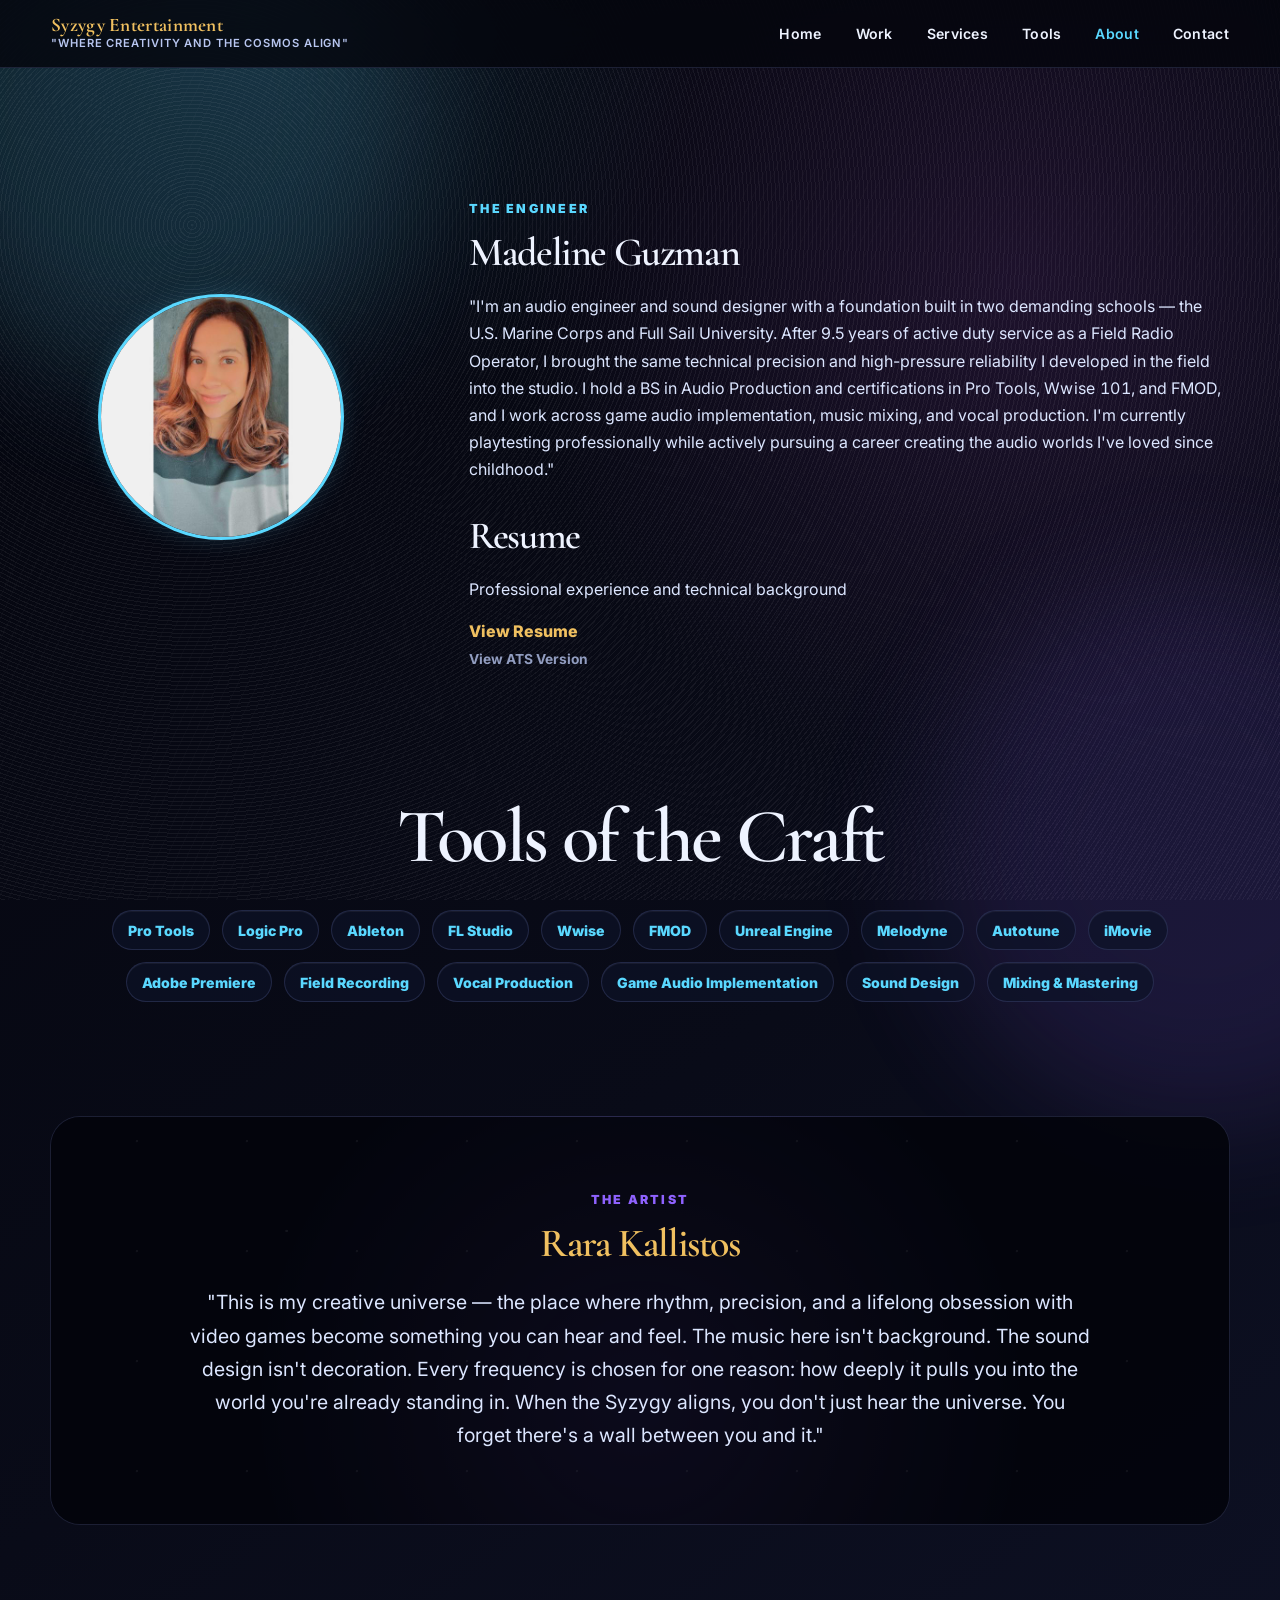
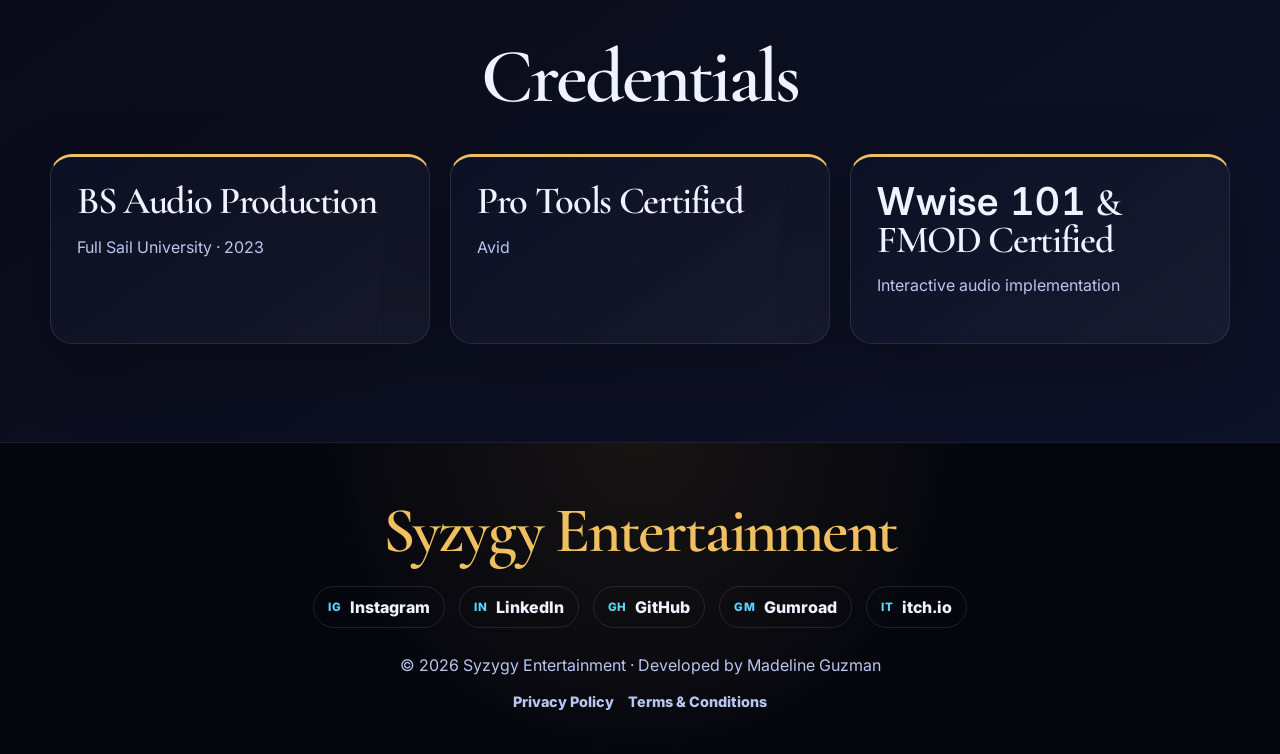
==== about.html @ e90d15e2 "Fix resume links and publish resume assets" ====
<!DOCTYPE html>
<html lang="en">
<head>
  <meta charset="UTF-8">
  <meta name="viewport" content="width=device-width, initial-scale=1.0">
  <title>About &middot; Syzygy Entertainment</title>
  <meta name="description" content="Meet Madeline Guzman, audio engineer and sound designer behind Syzygy Entertainment and the Rara Kallistos creative universe.">
  <link rel="preconnect" href="https://fonts.googleapis.com">
  <link rel="preconnect" href="https://fonts.gstatic.com" crossorigin>
  <link href="https://fonts.googleapis.com/css2?family=Cormorant+Garamond:wght@500;600;700&family=Inter:wght@400;500;600;700&display=swap" rel="stylesheet">
  <link rel="stylesheet" href="css/style.css">
</head>
<body>
  <nav class="site-nav" id="siteNav">
    <a href="index.html" class="nav-brand">
      <span class="nav-brand-main">Syzygy Entertainment</span>
      <span class="nav-brand-sub">"Where Creativity and the Cosmos Align"</span>
    </a>
    <div class="nav-links" id="navLinks">
      <a href="index.html">Home</a>
      <a href="work.html">Work</a>
      <a href="services.html">Services</a>
      <a href="tools.html">Tools</a>
      <a href="about.html">About</a>
      <a href="contact.html">Contact</a>
    </div>
    <button class="nav-burger" id="navBurger" aria-label="Open menu">
      <span></span><span></span><span></span>
    </button>
  </nav>

  <div class="noise" aria-hidden="true"></div>

  <main>
    <section class="about-engineer page-shell">
      <figure class="about-photo-wrap reveal">
        <img src="assets/img/madeline.jpg" alt="Madeline Guzman" class="about-photo">
      </figure>
      <div class="about-engineer-copy reveal">
        <p class="about-eyebrow">The Engineer</p>
        <h1>Madeline Guzman</h1>
        <p>"I'm an audio engineer and sound designer with a foundation built in two demanding schools — the U.S. Marine Corps and Full Sail University. After 9.5 years of active duty service as a Field Radio Operator, I brought the same technical precision and high-pressure reliability I developed in the field into the studio. I hold a BS in Audio Production and certifications in Pro Tools, <span class="mono-num">Wwise 101</span>, and FMOD, and I work across game audio implementation, music mixing, and vocal production. I'm currently playtesting professionally while actively pursuing a career creating the audio worlds I've loved since childhood."</p>
        <section class="resume-section" aria-labelledby="resumeTitle">
          <h2 id="resumeTitle">Resume</h2>
          <p class="resume-context">Professional experience and technical background</p>
          <div class="resume-link-group">
            <a class="resume-link-primary" href="/assets/resume/Madeline_Guzman_Creative_Resume.pdf" target="_blank" rel="noopener noreferrer">View Resume</a>
          </div>
          <div class="resume-link-group resume-link-group-secondary">
            <a class="resume-link-secondary" href="/assets/resume/Madeline_Guzman_ATS_Resume.pdf" target="_blank" rel="noopener noreferrer">View ATS Version</a>
          </div>
        </section>
      </div>
    </section>

    <section class="skills-section page-shell" aria-labelledby="skillsTitle">
      <h2 id="skillsTitle" class="section-title reveal">Tools of the Craft</h2>
      <div class="skills-grid reveal">
        <span>Pro Tools</span>
        <span>Logic Pro</span>
        <span>Ableton</span>
        <span>FL Studio</span>
        <span>Wwise</span>
        <span>FMOD</span>
        <span>Unreal Engine</span>
        <span>Melodyne</span>
        <span>Autotune</span>
        <span>iMovie</span>
        <span>Adobe Premiere</span>
        <span>Field Recording</span>
        <span>Vocal Production</span>
        <span>Game Audio Implementation</span>
        <span>Sound Design</span>
        <span>Mixing &amp; Mastering</span>
      </div>
    </section>

    <section class="artist-panel page-shell">
      <div class="artist-panel-inner reveal">
        <p class="artist-eyebrow">The Artist</p>
        <h2 class="reveal">Rara Kallistos</h2>
        <p>"This is my creative universe — the place where rhythm, precision, and a lifelong obsession with video games become something you can hear and feel. The music here isn't background. The sound design isn't decoration. Every frequency is chosen for one reason: how deeply it pulls you into the world you're already standing in. When the Syzygy aligns, you don't just hear the universe. You forget there's a wall between you and it."</p>
      </div>
    </section>

    <section class="credentials page-shell" aria-labelledby="credentialsTitle">
      <h2 id="credentialsTitle" class="section-title reveal">Credentials</h2>
      <div class="credentials-grid">
        <article class="credential-card reveal">
          <h3 class="reveal">BS Audio Production</h3>
          <p>Full Sail University · 2023</p>
        </article>
        <article class="credential-card reveal">
          <h3 class="reveal">Pro Tools Certified</h3>
          <p>Avid</p>
        </article>
        <article class="credential-card reveal">
          <h3 class="reveal"><span class="mono-num">Wwise 101</span> &amp; FMOD Certified</h3>
          <p>Interactive audio implementation</p>
        </article>
      </div>
    </section>
  </main>

  <footer class="site-footer">
    <div class="page-shell">
      <h2 class="reveal">Syzygy Entertainment</h2>
      <div class="social-links" aria-label="Social links">
        <a href="https://na01.safelinks.protection.outlook.com/?url=https%3A%2F%2Fwww.instagram.com%2Frara_kallistos%3Figsh%3DMzVsc3Z3amJibXV1%26utm_source%3Dqr&data=05%7C02%7C%7Cfc2009a834fb496855d708dea1b79e57%7C84df9e7fe9f640afb435aaaaaaaaaaaa%7C1%7C0%7C639126007173911799%7CUnknown%7CTWFpbGZsb3d8eyJFbXB0eU1hcGkiOnRydWUsIlYiOiIwLjAuMDAwMCIsIlAiOiJXaW4zMiIsIkFOIjoiTWFpbCIsIldUIjoyfQ%3D%3D%7C0%7C%7C%7C&sdata=c2PDM%2FJfsnU2lpOen47d7rAMm%2FGScFLcSHlfPLTjZ%2B4%3D&reserved=0" target="_blank" rel="noopener noreferrer"><span>IG</span> Instagram</a>
        <a href="https://www.linkedin.com/in/rarakallistos/?skipRedirect=true" target="_blank" rel="noopener noreferrer"><span>IN</span> LinkedIn</a>
        <a href="https://github.com/MadelineGuzman" target="_blank" rel="noopener noreferrer"><span>GH</span> GitHub</a>
        <a href="https://rarakallistos.gumroad.com/" target="_blank" rel="noopener noreferrer"><span>GM</span> Gumroad</a>
        <a href="https://rarakallistos.itch.io/" target="_blank" rel="noopener noreferrer"><span>IT</span> itch.io</a>
      </div>
      <p>© 2026 Syzygy Entertainment · Developed by Madeline Guzman</p>
      <div class="legal-links">
        <a href="#">Privacy Policy</a>
        <a href="#">Terms &amp; Conditions</a>
      </div>
    </div>
  </footer>

  <script src="js/main.js"></script>
</body>
</html>
---- css/style.css ----
:root {
  --bg: #04050d;
  --bg-1: #090b18;
  --bg-2: #10142b;
  --panel: rgba(13,18,39,0.72);
  --line: rgba(150,165,255,0.16);
  --text: #eef3ff;
  --muted: #b8c6f0;
  --cyan: #5ad8ff;
  --blue: #6c7cff;
  --violet: #8f62ff;
  --pink: #e35dff;
  --gold: #f0c060;
  --radius-xl: 30px;
  --radius-lg: 22px;
  --radius-md: 14px;
  --ease: cubic-bezier(.22,.84,.24,1);
  --font-head: "Cormorant Garamond", Georgia, serif;
  --font-body: "Inter", "Segoe UI", sans-serif;
}

*,
*::before,
*::after {
  box-sizing: border-box;
}

html {
  scroll-behavior: smooth;
}

body {
  min-height: 100vh;
  margin: 0;
  padding-top: 68px;
  overflow-x: hidden;
  color: var(--text);
  font-family: var(--font-body);
  background:
    radial-gradient(circle at 20% 0%, rgba(90, 216, 255, 0.12), transparent 28rem),
    radial-gradient(circle at 80% 12%, rgba(227, 93, 255, 0.10), transparent 32rem),
    linear-gradient(145deg, var(--bg), var(--bg-1) 48%, var(--bg-2));
}

body.home-page {
  padding-top: 0;
}

body::before,
body::after {
  position: fixed;
  width: 34rem;
  height: 34rem;
  border-radius: 999px;
  pointer-events: none;
  content: "";
  filter: blur(64px);
  opacity: 0.3;
  z-index: 0;
  animation: drift 18s var(--ease) infinite alternate;
}

body::before {
  top: -10rem;
  left: -8rem;
  background: rgba(90, 216, 255, 0.42);
}

body::after {
  right: -12rem;
  bottom: -14rem;
  background: rgba(143, 98, 255, 0.44);
  animation-delay: -6s;
}

h1,
h2,
h3,
h4,
h5,
h6 {
  margin: 0;
  font-family: var(--font-head);
  font-weight: 600;
  letter-spacing: -0.035em;
  line-height: 0.95;
  overflow-wrap: anywhere;
}

p {
  margin: 0;
  color: var(--muted);
  line-height: 1.7;
  overflow-wrap: anywhere;
}

a {
  color: inherit;
  text-decoration: none;
}

img {
  display: block;
  max-width: 100%;
}

button,
input,
textarea {
  font: inherit;
}

.noise {
  position: fixed;
  inset: 0;
  pointer-events: none;
  z-index: 0;
  opacity: 0.06;
  background-image:
    repeating-radial-gradient(circle at 15% 25%, rgba(255, 255, 255, 0.92) 0 1px, transparent 1px 4px),
    repeating-linear-gradient(115deg, rgba(255, 255, 255, 0.3) 0 1px, transparent 1px 9px);
  mix-blend-mode: screen;
}

.site-nav,
main,
.site-footer {
  position: relative;
  z-index: 1;
}

.site-nav {
  position: fixed;
  top: 0;
  left: 0;
  display: flex;
  align-items: center;
  justify-content: space-between;
  width: 100%;
  height: 68px;
  padding: 0 clamp(16px, 4vw, 54px);
  border-bottom: 1px solid var(--line);
  background: rgba(4, 5, 13, 0.82);
  backdrop-filter: blur(20px);
  z-index: 100;
  transition: background 220ms var(--ease), box-shadow 220ms var(--ease);
}

.site-nav.scrolled {
  background: rgba(4, 5, 13, 0.96);
  box-shadow: 0 14px 40px rgba(0, 0, 0, 0.28);
}

.nav-brand {
  display: grid;
  gap: 2px;
  min-width: max-content;
}

.nav-brand-main {
  color: var(--gold);
  font-family: var(--font-head);
  font-size: 1.2rem;
  font-weight: 700;
  letter-spacing: 0.015em;
  line-height: 1;
}

.nav-brand-sub {
  color: var(--muted);
  font-size: 0.7rem;
  font-weight: 600;
  letter-spacing: 0.08em;
  line-height: 1.2;
  text-transform: uppercase;
}

.nav-links {
  display: flex;
  gap: clamp(14px, 2.8vw, 34px);
  align-items: center;
  justify-content: space-evenly;
}

.nav-links a {
  color: var(--text);
  font-family: var(--font-body);
  font-size: 0.88rem;
  font-weight: 600;
  letter-spacing: 0.02em;
  transition: color 220ms var(--ease);
}

.nav-links a:hover,
.nav-links a.active {
  color: var(--cyan);
}

.nav-burger {
  display: none;
  width: 48px;
  height: 48px;
  padding: 0;
  border: 1px solid var(--line);
  border-radius: var(--radius-md);
  color: var(--text);
  background: rgba(255, 255, 255, 0.05);
  cursor: pointer;
}

.nav-burger span {
  display: block;
  width: 20px;
  height: 2px;
  margin: 4px auto;
  border-radius: 999px;
  background: currentColor;
  transition: transform 220ms var(--ease), opacity 220ms var(--ease);
}

.nav-burger.is-open span:nth-child(1) {
  transform: translateY(6px) rotate(45deg);
}

.nav-burger.is-open span:nth-child(2) {
  opacity: 0;
}

.nav-burger.is-open span:nth-child(3) {
  transform: translateY(-6px) rotate(-45deg);
}

.page-shell {
  width: min(1180px, calc(100% - 32px));
  margin: 0 auto;
}

#portalGate {
  position: fixed;
  top: 0;
  left: 0;
  width: 100vw;
  height: 100vh;
  z-index: 9999;
  overflow: hidden;
  background: #04050d;
  display: flex;
  align-items: center;
  justify-content: center;
}

#spaceCanvas {
  position: absolute;
  top: 0;
  left: 0;
  width: 100%;
  height: 100%;
  display: block;
  z-index: 0;
}

.gate-content {
  position: relative;
  z-index: 2;
  text-align: center;
  display: flex;
  flex-direction: column;
  align-items: center;
  gap: 10px;
}

.gate-brand {
  font-size: 0.75rem;
  letter-spacing: 0.22em;
  text-transform: uppercase;
  color: var(--muted);
  margin: 0;
}

.gate-headline {
  font-family: var(--font-head);
  font-size: clamp(2.8rem, 6vw, 5.5rem);
  color: var(--gold);
  margin: 0;
  text-shadow: 0 0 60px rgba(240,192,96,0.35);
  line-height: 1.1;
}

.gate-sub {
  font-size: 0.95rem;
  color: var(--muted);
  font-style: italic;
  margin: 0 0 24px;
  letter-spacing: 0.06em;
}

.gate-enter-btn {
  position: relative;
  background: transparent;
  border: 1px solid rgba(90,216,255,0.45);
  border-radius: 99px;
  padding: 14px 52px;
  font-size: 0.82rem;
  letter-spacing: 0.2em;
  text-transform: uppercase;
  color: var(--cyan);
  cursor: pointer;
  transition: background 0.3s ease, border-color 0.3s ease, box-shadow 0.3s ease;
  min-height: 52px;
}

.gate-enter-btn:hover {
  background: rgba(90,216,255,0.06);
  border-color: var(--cyan);
  box-shadow: 0 0 32px rgba(90,216,255,0.25);
}

.gate-btn-ring {
  position: absolute;
  top: 50%;
  left: 50%;
  transform: translate(-50%, -50%);
  width: 100%;
  height: 100%;
  border-radius: 99px;
  border: 1px solid rgba(90,216,255,0.4);
  animation: gateBtnRing 2.4s ease-out infinite;
  pointer-events: none;
}

.gate-btn-ring--delay {
  animation-delay: 1.2s;
}

.gate-skip {
  position: absolute;
  bottom: 28px;
  right: 28px;
  background: transparent;
  border: 1px solid var(--line);
  border-radius: 99px;
  padding: 7px 18px;
  font-size: 0.78rem;
  color: var(--muted);
  cursor: pointer;
  letter-spacing: 0.1em;
  transition: opacity 0.2s;
  z-index: 3;
}

.gate-skip:hover {
  opacity: 0.6;
}

.home-hero {
  position: relative;
  display: grid;
  min-height: 100vh;
  place-items: center;
  overflow: hidden;
  padding: 80px 16px;
  text-align: center;
  background:
    radial-gradient(circle at 50% 35%, rgba(143, 98, 255, 0.16), transparent 28rem),
    radial-gradient(circle at 50% 68%, rgba(90, 216, 255, 0.08), transparent 24rem);
}

.home-hero::before {
  position: absolute;
  inset: 0;
  background: rgba(4, 5, 13, 0.65);
  content: "";
}

.home-hero-content {
  position: relative;
  z-index: 2;
}

.home-hero h1 {
  color: var(--gold);
  font-family: var(--font-head);
  font-size: clamp(3rem, 7vw, 7rem);
  text-shadow: 0 0 42px rgba(240, 192, 96, 0.18);
}

.home-hero p {
  margin-top: 14px;
  color: var(--muted);
  font-size: 1.1rem;
  letter-spacing: 0.08em;
}

.home-hero-actions {
  display: flex;
  flex-wrap: wrap;
  gap: 16px;
  justify-content: center;
  margin-top: 34px;
}

.cosmic-cta {
  display: inline-flex;
  min-width: 178px;
  min-height: 52px;
  align-items: center;
  justify-content: center;
  border: 1px solid currentColor;
  border-radius: 999px;
  background: rgba(4, 5, 13, 0.32);
  font-weight: 800;
  letter-spacing: 0.02em;
  transition: transform 220ms var(--ease), box-shadow 220ms var(--ease), background 220ms var(--ease);
}

.cosmic-cta:hover {
  transform: translateY(-4px);
  background: rgba(255, 255, 255, 0.04);
}

.cta-cyan {
  color: var(--cyan);
}

.cta-cyan:hover {
  box-shadow: 0 0 26px rgba(90, 216, 255, 0.45), inset 0 0 18px rgba(90, 216, 255, 0.12);
}

.cta-violet {
  color: var(--violet);
}

.cta-violet:hover {
  box-shadow: 0 0 26px rgba(143, 98, 255, 0.48), inset 0 0 18px rgba(143, 98, 255, 0.12);
}

.star-field,
.star-layer {
  position: absolute;
  inset: 0;
  pointer-events: none;
}

.star-layer {
  background-repeat: repeat;
  animation-name: twinkle;
  animation-iteration-count: infinite;
  animation-timing-function: ease-in-out;
}

.star-layer-one {
  opacity: 0.28;
  background-image: radial-gradient(circle, rgba(255, 255, 255, 0.92) 1px, transparent 1.5px);
  background-size: 78px 78px;
  animation-duration: 4.8s;
}

.star-layer-two {
  opacity: 0.18;
  background-image: radial-gradient(circle, rgba(255, 255, 255, 0.82) 1px, transparent 1.6px);
  background-position: 24px 18px;
  background-size: 124px 124px;
  animation-duration: 7.5s;
}

.star-layer-three {
  opacity: 0.12;
  background-image: radial-gradient(circle, rgba(255, 255, 255, 0.76) 1px, transparent 1.4px);
  background-position: 52px 40px;
  background-size: 188px 188px;
  animation-duration: 11s;
}

.pathways {
  padding: 42px 0 18px;
}

.pathways-header {
  text-align: center;
}

.pathways-support,
.services-support {
  max-width: 700px;
  margin: 14px auto 0;
}

.pathways-kicker,
.services-kicker,
.tools-kicker {
  color: var(--cyan);
  font-size: 0.78rem;
  font-weight: 900;
  letter-spacing: 0.18em;
  text-transform: uppercase;
}

.pathways-header h2,
.services-intro h2,
.experience-section h2 {
  margin-top: 14px;
}

.pathways-grid {
  display: grid;
  grid-template-columns: repeat(2, minmax(0, 1fr));
  gap: 22px;
  margin-top: 32px;
}

.pathway-card {
  display: flex;
  flex-direction: column;
  min-height: 240px;
  padding: clamp(28px, 4vw, 40px);
  border: 1px solid var(--line);
  border-radius: var(--radius-xl);
  background:
    linear-gradient(145deg, rgba(13, 18, 39, 0.78), rgba(255, 255, 255, 0.045)),
    radial-gradient(circle at 16% 0%, rgba(90, 216, 255, 0.12), transparent 18rem);
  box-shadow: 0 24px 70px rgba(0, 0, 0, 0.28), inset 0 1px 0 rgba(255, 255, 255, 0.08);
  backdrop-filter: blur(20px);
}

.pathway-card h3 {
  font-size: clamp(2.1rem, 4vw, 3.4rem);
}

.pathway-card p {
  max-width: 460px;
  margin-top: 18px;
}

.pathway-card .identity-button {
  align-self: flex-start;
  margin-top: auto;
}

.identity-section {
  display: grid;
  grid-template-columns: repeat(2, minmax(0, 1fr));
  gap: 22px;
  padding: 96px 0 74px;
}

.identity-card,
.work-card,
.quote-card {
  border: 1px solid var(--line);
  background:
    linear-gradient(145deg, rgba(13, 18, 39, 0.78), rgba(255, 255, 255, 0.045)),
    radial-gradient(circle at 18% 0%, rgba(90, 216, 255, 0.12), transparent 18rem);
  box-shadow: 0 24px 70px rgba(0, 0, 0, 0.28), inset 0 1px 0 rgba(255, 255, 255, 0.08);
  backdrop-filter: blur(20px);
}

.identity-card {
  min-height: 340px;
  padding: clamp(28px, 4vw, 44px);
  border-radius: var(--radius-xl);
}

.identity-kicker {
  color: var(--gold);
  font-size: 0.82rem;
  font-weight: 800;
  letter-spacing: 0.18em;
  text-transform: uppercase;
}

.identity-card h2 {
  max-width: 580px;
  margin-top: 18px;
  font-size: clamp(2.5rem, 5vw, 4.4rem);
}

.identity-card > p:not(.identity-kicker) {
  max-width: 520px;
  margin-top: 22px;
}

.identity-button,
.work-card-button {
  display: inline-flex;
  align-items: center;
  justify-content: center;
  min-height: 46px;
  margin-top: 30px;
  padding: 0 18px;
  border: 1px solid rgba(90, 216, 255, 0.42);
  border-radius: 999px;
  color: var(--cyan);
  font-weight: 800;
  transition: transform 220ms var(--ease), box-shadow 220ms var(--ease), border-color 220ms var(--ease);
}

.identity-button:hover,
.work-card-button:hover {
  border-color: var(--cyan);
  box-shadow: 0 0 24px rgba(90, 216, 255, 0.28);
  transform: translateY(-3px);
}

.featured-work {
  padding: 72px 0 96px;
}

.section-title {
  color: var(--text);
  font-family: var(--font-head);
  font-size: clamp(3rem, 6vw, 5.8rem);
  text-align: center;
}

.featured-work-grid {
  display: grid;
  grid-template-columns: repeat(3, minmax(0, 1fr));
  gap: 20px;
  margin-top: 42px;
}

.work-card {
  min-height: 300px;
  padding: 26px;
  border-radius: var(--radius-lg);
  transition: transform 260ms var(--ease), border-color 260ms var(--ease), box-shadow 260ms var(--ease);
}

.work-card:hover {
  border-color: rgba(90, 216, 255, 0.36);
  box-shadow: 0 30px 80px rgba(0, 0, 0, 0.34), 0 0 36px rgba(90, 216, 255, 0.12);
  transform: translateY(-8px);
}

.work-badge {
  display: inline-flex;
  margin-bottom: 30px;
  padding: 8px 12px;
  border: 1px solid rgba(240, 192, 96, 0.26);
  border-radius: 999px;
  color: var(--gold);
  font-size: 0.72rem;
  font-weight: 900;
  letter-spacing: 0.14em;
  text-transform: uppercase;
}

.work-card h3 {
  font-size: clamp(2.2rem, 3vw, 3.4rem);
}

.work-card p {
  margin-top: 16px;
}

.work-placeholder {
  color: var(--text);
}

.work-software {
  color: var(--cyan);
  font-weight: 700;
}

.marquee-strip {
  width: 100%;
  overflow: hidden;
  border-block: 1px solid rgba(240, 192, 96, 0.22);
  background: rgba(4, 5, 13, 0.92);
}

.marquee-track {
  display: flex;
  width: max-content;
  animation: marquee 28s linear infinite;
}

.marquee-track span {
  padding: 18px 24px;
  color: var(--gold);
  font-size: 0.96rem;
  font-weight: 900;
  letter-spacing: 0.16em;
  text-transform: uppercase;
  white-space: nowrap;
}

.testimonials {
  padding: 96px 0;
}

.quote-card {
  width: min(760px, 100%);
  margin: 40px auto 0;
  padding: clamp(30px, 5vw, 54px);
  border-radius: var(--radius-xl);
  text-align: center;
}

.quote-card p {
  color: #dce6ff;
  font-family: var(--font-head);
  font-size: clamp(2rem, 4vw, 3.5rem);
  line-height: 1.08;
}

.site-footer {
  position: relative;
  z-index: 1;
  padding: 58px 0 44px;
  border-top: 1px solid var(--line);
  background:
    radial-gradient(circle at 50% 0%, rgba(240, 192, 96, 0.08), transparent 22rem),
    var(--bg);
  text-align: center;
}

.site-footer h2 {
  color: var(--gold);
  font-size: clamp(2.2rem, 5vw, 4rem);
}

.social-links,
.legal-links {
  display: flex;
  flex-wrap: wrap;
  gap: 14px;
  justify-content: center;
}

.social-links {
  margin-top: 24px;
}

.social-links a {
  display: inline-flex;
  gap: 8px;
  align-items: center;
  min-height: 42px;
  padding: 0 14px;
  border: 1px solid var(--line);
  border-radius: 999px;
  color: var(--text);
  font-weight: 800;
}

.social-links span {
  color: var(--cyan);
  font-size: 0.72rem;
  letter-spacing: 0.08em;
}

.site-footer p {
  margin-top: 24px;
}

.legal-links {
  margin-top: 14px;
}

.legal-links a {
  color: var(--muted);
  font-size: 0.9rem;
}

.legal-links a:hover,
.social-links a:hover {
  color: var(--cyan);
}

.mono-num {
  font-family: var(--font-body);
  font-variant-numeric: tabular-nums;
  letter-spacing: 0.02em;
}

.work-page-hero {
  margin: 48px 0 0;
  padding: clamp(54px, 9vw, 98px) 0;
  border-block: 1px solid var(--line);
  background:
    radial-gradient(circle at 12% 20%, rgba(90, 216, 255, 0.13), transparent 26rem),
    radial-gradient(circle at 86% 10%, rgba(143, 98, 255, 0.14), transparent 24rem),
    rgba(4, 5, 13, 0.76);
}

.work-page-hero h1 {
  color: var(--gold);
  font-family: var(--font-head);
  font-size: clamp(2.5rem, 5vw, 5rem);
}

.work-page-hero p {
  max-width: 720px;
  margin-top: 18px;
  color: var(--muted);
  font-size: clamp(1rem, 2vw, 1.2rem);
}

.work-filters {
  display: flex;
  gap: 12px;
  overflow-x: auto;
  padding: 34px 0 24px;
  scrollbar-width: thin;
}

.filter-tab {
  flex: 0 0 auto;
  min-height: 42px;
  padding: 0 18px;
  border: 1px solid var(--line);
  border-radius: 999px;
  color: var(--text);
  background: transparent;
  cursor: pointer;
  font-size: 0.88rem;
  font-weight: 800;
  transition: color 180ms var(--ease), background 180ms var(--ease), border-color 180ms var(--ease), transform 180ms var(--ease);
}

.filter-tab:hover {
  border-color: rgba(90, 216, 255, 0.52);
  color: var(--cyan);
  transform: translateY(-2px);
}

.filter-tab.active {
  border-color: var(--cyan);
  color: var(--bg);
  background: var(--cyan);
}

.project-grid {
  display: grid;
  grid-template-columns: repeat(3, minmax(0, 1fr));
  gap: 20px;
  padding: 24px 0 96px;
}

.project-card {
  position: relative;
  display: flex;
  min-height: 360px;
  flex-direction: column;
  align-items: flex-start;
  padding: 26px;
  border: 1px solid var(--line);
  border-radius: var(--radius-lg);
  background:
    linear-gradient(145deg, rgba(13, 18, 39, 0.78), rgba(255, 255, 255, 0.045)),
    radial-gradient(circle at 24% 0%, rgba(90, 216, 255, 0.1), transparent 18rem);
  box-shadow: 0 24px 70px rgba(0, 0, 0, 0.26), inset 0 1px 0 rgba(255, 255, 255, 0.08);
  backdrop-filter: blur(20px);
  transition: opacity 220ms var(--ease), transform 260ms var(--ease), border-color 260ms var(--ease), box-shadow 260ms var(--ease);
}

.project-card:hover {
  border-color: rgba(90, 216, 255, 0.38);
  box-shadow: 0 30px 84px rgba(0, 0, 0, 0.36), 0 0 34px rgba(143, 98, 255, 0.12);
  transform: translateY(-8px);
}

.project-card.is-hidden {
  display: none;
}

.project-card-featured {
  grid-column: 1 / -1;
  min-height: 420px;
  padding: clamp(30px, 5vw, 54px);
  background:
    radial-gradient(circle at 78% 10%, rgba(227, 93, 255, 0.18), transparent 24rem),
    radial-gradient(circle at 18% 15%, rgba(90, 216, 255, 0.14), transparent 20rem),
    linear-gradient(145deg, rgba(13, 18, 39, 0.88), rgba(255, 255, 255, 0.06));
}

.project-badge {
  position: absolute;
  top: 22px;
  left: 22px;
  display: inline-flex;
  padding: 8px 12px;
  border: 1px solid rgba(240, 192, 96, 0.28);
  border-radius: 999px;
  color: var(--gold);
  font-size: 0.72rem;
  font-weight: 900;
  letter-spacing: 0.14em;
  text-transform: uppercase;
}

.project-card h2 {
  margin-top: 58px;
  font-size: clamp(2.35rem, 4vw, 4rem);
}

.project-card-featured h2 {
  max-width: 760px;
  font-size: clamp(3rem, 6vw, 6rem);
}

.software-tags {
  display: flex;
  flex-wrap: wrap;
  gap: 8px;
  margin-top: 22px;
}

.software-tags span {
  display: inline-flex;
  min-height: 30px;
  align-items: center;
  padding: 0 10px;
  border: 1px solid rgba(150, 165, 255, 0.2);
  border-radius: 999px;
  color: var(--muted);
  background: rgba(255, 255, 255, 0.04);
  font-size: 0.76rem;
  font-weight: 800;
}

.project-card p {
  max-width: 780px;
  margin-top: 20px;
}

.video-embed {
  position: relative;
  width: 100%;
  padding-bottom: 56.25%;
  height: 0;
  overflow: hidden;
  border-radius: var(--radius-md);
  margin-bottom: 1rem;
}

.video-embed iframe {
  position: absolute;
  top: 0;
  left: 0;
  width: 100%;
  height: 100%;
  border: 0;
}

.project-credit {
  color: var(--muted);
  font-size: 0.82rem;
}

.project-link {
  display: inline-flex;
  align-items: center;
  justify-content: center;
  min-height: 44px;
  margin-top: auto;
  padding: 0 18px;
  border: 1px solid rgba(90, 216, 255, 0.42);
  border-radius: 999px;
  color: var(--cyan);
  font-weight: 900;
  transition: transform 220ms var(--ease), box-shadow 220ms var(--ease), border-color 220ms var(--ease);
}

.project-link:hover {
  border-color: var(--cyan);
  box-shadow: 0 0 24px rgba(90, 216, 255, 0.28);
  transform: translateY(-3px);
}

.project-link-large {
  min-height: 54px;
  padding: 0 24px;
}

.services-hero {
  padding: clamp(70px, 11vw, 130px) 0 54px;
  text-align: center;
}

.services-hero h1 {
  color: var(--gold);
  font-family: var(--font-head);
  font-size: clamp(3rem, 7vw, 6.5rem);
}

.services-hero p {
  max-width: 680px;
  margin: 18px auto 0;
  color: var(--muted);
  font-size: clamp(1.05rem, 2vw, 1.24rem);
}

.services-list {
  display: grid;
  gap: 22px;
  padding: 24px 0 88px;
}

.services-intro {
  padding: 12px 0 18px;
}

.service-overview-list,
.experience-list {
  display: grid;
  gap: 12px;
  margin-top: 28px;
}

.service-overview-list p,
.experience-list p {
  display: flex;
  flex-wrap: wrap;
  justify-content: space-between;
  gap: 12px;
  padding: 14px 18px;
  border: 1px solid rgba(150, 165, 255, 0.14);
  border-radius: var(--radius-md);
  background: rgba(13, 18, 39, 0.4);
  color: #dce6ff;
}

.service-overview-list span {
  color: var(--muted);
  font-size: 0.82rem;
  font-weight: 700;
}

.service-card {
  position: relative;
  overflow: hidden;
  border: 1px solid var(--line);
  border-radius: var(--radius-xl);
  background:
    radial-gradient(circle at 90% 0%, rgba(143, 98, 255, 0.12), transparent 24rem),
    linear-gradient(145deg, rgba(13, 18, 39, 0.82), rgba(255, 255, 255, 0.045));
  box-shadow: 0 24px 70px rgba(0, 0, 0, 0.28), inset 0 1px 0 rgba(255, 255, 255, 0.08);
  backdrop-filter: blur(20px);
}

.service-card::before {
  position: absolute;
  inset: 0 auto 0 0;
  width: 6px;
  background: var(--cyan);
  box-shadow: 0 0 30px rgba(90, 216, 255, 0.48);
  content: "";
}

.service-card-content {
  padding: clamp(30px, 5vw, 52px);
}

.service-card h2 {
  color: var(--text);
  font-size: clamp(2.5rem, 5vw, 4.8rem);
}

.service-card p {
  max-width: 920px;
  margin-top: 20px;
  color: #dce6ff;
  font-size: 1.02rem;
}

.service-price {
  margin-top: 14px;
  color: var(--muted);
  font-size: 0.84rem;
  font-weight: 800;
  letter-spacing: 0.04em;
}

.service-button,
.gold-cta {
  display: inline-flex;
  align-items: center;
  justify-content: center;
  min-height: 48px;
  margin-top: 30px;
  padding: 0 20px;
  border-radius: 999px;
  font-weight: 900;
  transition: transform 220ms var(--ease), box-shadow 220ms var(--ease), border-color 220ms var(--ease);
}

.service-button {
  border: 1px solid rgba(90, 216, 255, 0.48);
  color: var(--cyan);
}

.service-button:hover {
  border-color: var(--cyan);
  box-shadow: 0 0 26px rgba(90, 216, 255, 0.32);
  transform: translateY(-3px);
}

.process-section {
  padding: 78px 0 72px;
}

.experience-section {
  padding: 0 0 72px;
}

.process-steps {
  position: relative;
  display: grid;
  grid-template-columns: repeat(3, minmax(0, 1fr));
  gap: 24px;
  margin-top: 52px;
}

.process-steps::before {
  position: absolute;
  top: 34px;
  right: 16%;
  left: 16%;
  height: 1px;
  background: linear-gradient(90deg, transparent, var(--line), rgba(90, 216, 255, 0.38), var(--line), transparent);
  content: "";
}

.process-step {
  position: relative;
  z-index: 1;
  padding: 0 18px;
  text-align: center;
}

.process-step span {
  display: grid;
  width: 68px;
  height: 68px;
  margin: 0 auto 22px;
  place-items: center;
  border: 1px solid rgba(90, 216, 255, 0.42);
  border-radius: 50%;
  color: var(--cyan);
  background: rgba(4, 5, 13, 0.92);
  box-shadow: 0 0 28px rgba(90, 216, 255, 0.16);
  font-family: var(--font-head);
  font-size: 1.5rem;
  font-weight: 700;
}

.process-step h3 {
  font-size: clamp(1.8rem, 3vw, 2.7rem);
}

.process-step p {
  max-width: 300px;
  margin: 14px auto 0;
}

.services-cta {
  position: relative;
  z-index: 1;
  padding: 82px 0;
  border-block: 1px solid rgba(240, 192, 96, 0.22);
  background:
    radial-gradient(circle at 50% 0%, rgba(240, 192, 96, 0.12), transparent 24rem),
    rgba(4, 5, 13, 0.92);
  text-align: center;
}

.services-cta h2 {
  color: var(--gold);
  font-size: clamp(2.8rem, 6vw, 5.6rem);
}

.gold-cta {
  border: 1px solid rgba(240, 192, 96, 0.58);
  color: var(--gold);
}

.gold-cta:hover {
  border-color: var(--gold);
  box-shadow: 0 0 28px rgba(240, 192, 96, 0.3);
  transform: translateY(-3px);
}

.tools-hero {
  padding: clamp(70px, 11vw, 130px) 0 54px;
  text-align: center;
}

.tools-hero h1 {
  color: var(--gold);
  font-family: var(--font-head);
  font-size: clamp(3rem, 7vw, 6.5rem);
}

.tools-hero p {
  max-width: 760px;
  margin: 18px auto 0;
  color: var(--muted);
  font-size: clamp(1.05rem, 2vw, 1.24rem);
}

.ai-feature {
  padding: 24px 0 88px;
}

.ai-feature-card {
  display: grid;
  grid-template-columns: minmax(0, 0.95fr) minmax(360px, 1.05fr);
  gap: clamp(28px, 5vw, 58px);
  align-items: center;
  overflow: hidden;
  padding: clamp(30px, 5vw, 58px);
  border: 1px solid var(--line);
  border-radius: var(--radius-xl);
  background:
    radial-gradient(circle at 82% 24%, rgba(90, 216, 255, 0.18), transparent 24rem),
    radial-gradient(circle at 18% 8%, rgba(143, 98, 255, 0.16), transparent 24rem),
    linear-gradient(145deg, rgba(13, 18, 39, 0.84), rgba(255, 255, 255, 0.05));
  box-shadow: 0 30px 90px rgba(0, 0, 0, 0.32), inset 0 1px 0 rgba(255, 255, 255, 0.08);
  backdrop-filter: blur(20px);
}

.ai-badge {
  display: inline-flex;
  margin-bottom: 20px;
  padding: 8px 12px;
  border: 1px solid rgba(90, 216, 255, 0.32);
  border-radius: 999px;
  color: var(--cyan);
  font-size: 0.74rem;
  font-weight: 900;
  letter-spacing: 0.14em;
  text-transform: uppercase;
}

.ai-feature-copy h2 {
  font-size: clamp(3rem, 7vw, 6.5rem);
}

.ai-feature-copy p {
  max-width: 640px;
  margin-top: 20px;
  color: #dce6ff;
}

.tools-support {
  max-width: 620px;
  margin-top: 16px;
  color: var(--muted);
  font-size: 0.92rem;
}

.launch-tool-button {
  display: inline-flex;
  align-items: center;
  justify-content: center;
  min-height: 56px;
  margin-top: 32px;
  padding: 0 24px;
  border-radius: 999px;
  color: var(--bg);
  background: var(--cyan);
  box-shadow: 0 18px 48px rgba(90, 216, 255, 0.24);
  font-weight: 950;
  transition: transform 220ms var(--ease), box-shadow 220ms var(--ease), background 220ms var(--ease);
}

.launch-tool-button:hover {
  background: #8be5ff;
  box-shadow: 0 0 34px rgba(90, 216, 255, 0.48);
  transform: translateY(-3px);
}

.signal-diagram {
  display: grid;
  min-height: 320px;
  place-items: center;
  border: 1px solid rgba(150, 165, 255, 0.12);
  border-radius: var(--radius-lg);
  background:
    radial-gradient(circle at 50% 50%, rgba(90, 216, 255, 0.13), transparent 18rem),
    rgba(4, 5, 13, 0.46);
}

.signal-diagram svg {
  width: min(100%, 620px);
  overflow: visible;
}

.signal-path {
  fill: none;
  stroke: url("#signalGradient");
  stroke-linecap: round;
  stroke-width: 4;
  stroke-dasharray: 12 16;
  animation: signalDash 2.8s linear infinite;
}

.flow-dot {
  fill: var(--cyan);
  filter: drop-shadow(0 0 12px rgba(90, 216, 255, 0.85));
  offset-path: path("M70 110 H550");
  animation: flowDot 3.4s var(--ease) infinite;
}

.chain-node circle {
  fill: rgba(4, 5, 13, 0.92);
  stroke: rgba(90, 216, 255, 0.48);
  stroke-width: 2;
}

.chain-node text {
  fill: var(--text);
  font-family: var(--font-body);
  font-size: 14px;
  font-weight: 900;
  text-anchor: middle;
}

.sfx-libraries {
  padding: 24px 0 88px;
}

.sfx-card {
  max-width: 860px;
  margin: 42px auto 0;
  padding: clamp(30px, 5vw, 50px);
  border: 1px solid rgba(240, 192, 96, 0.28);
  border-radius: var(--radius-xl);
  background:
    radial-gradient(circle at 100% 0%, rgba(240, 192, 96, 0.14), transparent 22rem),
    linear-gradient(145deg, rgba(13, 18, 39, 0.82), rgba(255, 255, 255, 0.045));
  box-shadow: 0 24px 70px rgba(0, 0, 0, 0.28), 0 0 34px rgba(240, 192, 96, 0.08);
  text-align: center;
}

.sfx-card span {
  color: var(--gold);
  font-size: 0.78rem;
  font-weight: 900;
  letter-spacing: 0.16em;
  text-transform: uppercase;
}

.sfx-card h3 {
  margin-top: 16px;
  color: var(--text);
  font-size: clamp(2.6rem, 5vw, 4.8rem);
}

.sfx-card p {
  max-width: 680px;
  margin: 20px auto 0;
}

.coming-soon {
  padding: 20px 0 96px;
}

.coming-soon h2 {
  color: var(--muted);
  font-size: clamp(2.2rem, 4vw, 3.5rem);
  text-align: center;
}

.coming-soon-card {
  position: relative;
  display: grid;
  min-height: 280px;
  place-items: center;
  overflow: hidden;
  margin-top: 34px;
  border: 1px dashed rgba(150, 165, 255, 0.3);
  border-radius: var(--radius-xl);
  background: rgba(13, 18, 39, 0.32);
  text-align: center;
}

.coming-soon-card p {
  position: relative;
  z-index: 1;
  color: var(--muted);
  font-size: 1.05rem;
  font-weight: 800;
}

.empty-orb {
  position: absolute;
  width: 170px;
  height: 170px;
  border-radius: 50%;
  background:
    radial-gradient(circle at 35% 30%, rgba(238, 243, 255, 0.52), transparent 18%),
    radial-gradient(circle, rgba(90, 216, 255, 0.22), rgba(143, 98, 255, 0.12) 58%, transparent 70%);
  filter: blur(1px);
  opacity: 0.78;
  animation: emptyOrb 5.8s var(--ease) infinite alternate;
}

.about-engineer {
  display: grid;
  grid-template-columns: minmax(260px, 0.45fr) minmax(0, 1fr);
  gap: clamp(34px, 6vw, 78px);
  align-items: center;
  padding: clamp(78px, 11vw, 130px) 0 78px;
}

.about-photo-wrap {
  display: grid;
  place-items: center;
  margin: 0;
}

.about-photo {
  width: 240px;
  height: 240px;
  border-radius: 50%;
  object-fit: cover;
  object-position: center top;
  box-shadow: 0 0 0 3px var(--cyan), 0 0 24px rgba(90,216,255,0.2);
  display: block;
  margin: 0 auto 2rem;
}

.about-eyebrow,
.artist-eyebrow {
  color: var(--cyan);
  font-size: 0.78rem;
  font-weight: 900;
  letter-spacing: 0.18em;
  text-transform: uppercase;
}

.about-engineer-copy h1 {
  margin-top: 14px;
  color: var(--text);
  font-family: var(--font-head);
  font-size: 2.5rem;
}

.about-engineer-copy p:not(.about-eyebrow) {
  max-width: 850px;
  margin-top: 22px;
  color: #dce6ff;
}

.resume-button {
  display: inline-flex;
  align-items: center;
  justify-content: center;
  min-height: 48px;
  margin-top: 30px;
  padding: 0 20px;
  border: 1px solid rgba(240, 192, 96, 0.58);
  border-radius: 999px;
  color: var(--gold);
  font-weight: 900;
  transition: transform 220ms var(--ease), box-shadow 220ms var(--ease), border-color 220ms var(--ease);
}

.resume-button:hover {
  border-color: var(--gold);
  box-shadow: 0 0 28px rgba(240, 192, 96, 0.28);
  transform: translateY(-3px);
}

.resume-section {
  margin-top: 34px;
}

.resume-section h2 {
  color: var(--text);
  font-size: clamp(1.9rem, 3vw, 2.6rem);
}

.resume-context {
  margin-top: 12px;
}

.resume-link-primary,
.resume-link-secondary {
  display: inline-flex;
  align-items: center;
  width: fit-content;
}

.resume-link-group {
  display: flex;
  flex-wrap: wrap;
  gap: 10px 16px;
  align-items: center;
  margin-top: 18px;
}

.resume-link-group-secondary {
  margin-top: 10px;
}

.resume-link-primary {
  color: var(--gold);
  font-weight: 800;
}

.resume-link-primary:hover {
  color: #ffd27e;
}

.resume-link-secondary {
  color: var(--muted);
  font-size: 0.86rem;
  font-weight: 700;
  opacity: 0.78;
}

.resume-link-secondary:hover {
  color: var(--text);
  opacity: 1;
}

.skills-section {
  padding: 56px 0 88px;
}

.skills-grid {
  display: flex;
  flex-wrap: wrap;
  gap: 12px;
  justify-content: center;
  margin-top: 36px;
}

.skills-grid span {
  display: inline-flex;
  min-height: 40px;
  align-items: center;
  justify-content: center;
  padding: 0 15px;
  border: 1px solid var(--line);
  border-radius: 999px;
  color: var(--cyan);
  background: var(--panel);
  box-shadow: inset 0 1px 0 rgba(255, 255, 255, 0.05);
  font-size: 0.88rem;
  font-weight: 850;
}

.artist-panel {
  padding: 26px 0 88px;
}

.artist-panel-inner {
  position: relative;
  overflow: hidden;
  padding: clamp(38px, 6vw, 72px);
  border: 1px solid var(--line);
  border-radius: var(--radius-xl);
  background:
    radial-gradient(circle at 20% 28%, rgba(255, 255, 255, 0.18) 0 1px, transparent 1.5px),
    radial-gradient(circle at 78% 22%, rgba(255, 255, 255, 0.14) 0 1px, transparent 1.4px),
    radial-gradient(circle at 50% 70%, rgba(143, 98, 255, 0.18), transparent 24rem),
    rgba(4, 5, 13, 0.84);
  background-size: auto, 110px 110px, auto, auto;
  text-align: center;
}

.artist-panel-inner::before {
  position: absolute;
  inset: 0;
  background: rgba(4, 5, 13, 0.65);
  content: "";
}

.artist-panel-inner > * {
  position: relative;
  z-index: 1;
}

.artist-eyebrow {
  color: var(--violet);
}

.artist-panel h2 {
  margin-top: 14px;
  color: var(--gold);
  font-size: 2.5rem;
}

.artist-panel p:not(.artist-eyebrow) {
  max-width: 900px;
  margin: 24px auto 0;
  color: #dce6ff;
  font-size: clamp(1.04rem, 2vw, 1.22rem);
}

.credentials {
  padding: 28px 0 98px;
}

.credentials-grid {
  display: grid;
  grid-template-columns: repeat(3, minmax(0, 1fr));
  gap: 20px;
  margin-top: 40px;
}

.credential-card {
  min-height: 190px;
  padding: 26px;
  border: 1px solid var(--line);
  border-top: 3px solid var(--gold);
  border-radius: var(--radius-lg);
  background: linear-gradient(145deg, rgba(13, 18, 39, 0.78), rgba(255, 255, 255, 0.045));
  box-shadow: 0 24px 70px rgba(0, 0, 0, 0.24);
}

.credential-card h3 {
  color: var(--text);
  font-size: clamp(2rem, 3vw, 3rem);
}

.credential-card p {
  margin-top: 14px;
}

.contact-hero {
  padding: clamp(70px, 11vw, 130px) 0 46px;
  text-align: center;
}

.contact-hero h1 {
  color: var(--gold);
  font-family: var(--font-head);
  font-size: clamp(3rem, 7vw, 6.5rem);
}

.contact-hero p {
  max-width: 650px;
  margin: 18px auto 0;
  color: var(--muted);
  font-size: clamp(1.05rem, 2vw, 1.24rem);
}

.contact-form-section {
  display: grid;
  place-items: center;
  padding: 24px 0 52px;
}

.transmission-form {
  display: grid;
  width: min(640px, 100%);
  gap: 18px;
  padding: clamp(26px, 5vw, 42px);
  border: 1px solid var(--line);
  border-radius: var(--radius-xl);
  background:
    radial-gradient(circle at 90% 0%, rgba(90, 216, 255, 0.1), transparent 20rem),
    linear-gradient(145deg, rgba(13, 18, 39, 0.82), rgba(255, 255, 255, 0.045));
  box-shadow: 0 24px 70px rgba(0, 0, 0, 0.28), inset 0 1px 0 rgba(255, 255, 255, 0.08);
  backdrop-filter: blur(20px);
}

.transmission-form label {
  display: grid;
  gap: 9px;
  color: var(--muted);
  font-size: 0.84rem;
  font-weight: 900;
  letter-spacing: 0.1em;
  text-transform: uppercase;
}

.transmission-form input,
.transmission-form select,
.transmission-form textarea {
  width: 100%;
  border: 1px solid var(--line);
  border-radius: var(--radius-md);
  padding: 14px 16px;
  color: var(--text);
  background: var(--bg-2);
  outline: none;
  resize: vertical;
  transition: border-color 180ms var(--ease), box-shadow 180ms var(--ease);
}

.transmission-form select {
  appearance: none;
  background-image:
    linear-gradient(45deg, transparent 50%, var(--cyan) 50%),
    linear-gradient(135deg, var(--cyan) 50%, transparent 50%);
  background-position:
    calc(100% - 20px) 50%,
    calc(100% - 14px) 50%;
  background-repeat: no-repeat;
  background-size: 6px 6px, 6px 6px;
}

.transmission-form input:focus,
.transmission-form select:focus,
.transmission-form textarea:focus {
  border-color: var(--cyan);
  box-shadow: 0 0 0 4px rgba(90, 216, 255, 0.13), 0 0 24px rgba(90, 216, 255, 0.16);
}

.transmission-submit {
  display: inline-flex;
  align-items: center;
  justify-content: center;
  min-height: 54px;
  margin-top: 8px;
  border: 0;
  border-radius: 999px;
  color: var(--bg);
  background: var(--cyan);
  box-shadow: 0 18px 48px rgba(90, 216, 255, 0.24);
  cursor: pointer;
  font-weight: 950;
  transition: transform 220ms var(--ease), box-shadow 220ms var(--ease), background 220ms var(--ease);
}

.transmission-submit:hover {
  background: #8be5ff;
  box-shadow: 0 0 34px rgba(90, 216, 255, 0.48);
  transform: translateY(-3px);
}

.transmission-submit:disabled {
  cursor: wait;
  opacity: 0.72;
  transform: none;
}

.form-status {
  min-height: 1.6em;
  color: var(--cyan);
  font-weight: 800;
  text-align: center;
}

.form-status.is-error {
  color: var(--gold);
}

.contact-socials {
  display: flex;
  flex-wrap: wrap;
  gap: 14px;
  justify-content: center;
  padding: 12px 0 96px;
}

.contact-socials a {
  display: inline-flex;
  min-height: 44px;
  align-items: center;
  justify-content: center;
  padding: 0 18px;
  border: 1px solid var(--line);
  border-radius: 999px;
  color: var(--text);
  background: var(--panel);
  font-weight: 900;
  transition: color 180ms var(--ease), border-color 180ms var(--ease), transform 180ms var(--ease);
}

.contact-socials a:hover {
  border-color: rgba(90, 216, 255, 0.44);
  color: var(--cyan);
  transform: translateY(-2px);
}

[data-fs-success],
[data-fs-error] {
  width: min(640px, 100%);
  text-align: center;
}

[data-fs-success] {
  color: var(--cyan);
  font-family: var(--font-head);
  font-size: clamp(1.8rem, 4vw, 2.8rem);
}

[data-fs-error] {
  color: var(--pink);
  font-weight: 800;
}

.field {
  display: flex;
  flex-direction: column;
  gap: 8px;
}

.field label {
  color: var(--muted);
  font-size: 0.88rem;
  letter-spacing: 0.08em;
  text-transform: uppercase;
}

.field input,
.field select,
.field textarea {
  width: 100%;
  border: 1px solid var(--line);
  border-radius: var(--radius-md);
  padding: 14px 16px;
  color: var(--text);
  background: var(--bg-2);
  transition: border-color 180ms var(--ease), box-shadow 180ms var(--ease);
}

.field input:focus,
.field select:focus,
.field textarea:focus {
  border-color: var(--cyan);
  box-shadow: 0 0 0 3px rgba(90,216,255,0.1);
  outline: none;
}

.field select option {
  color: var(--text);
  background: var(--bg-2);
}

.field [data-fs-error] {
  color: var(--pink);
  font-size: 0.82rem;
}

.submit-btn {
  padding: 16px 32px;
  border: 0;
  border-radius: var(--radius-md);
  color: #04050d;
  background: var(--cyan);
  cursor: pointer;
  font-weight: 700;
  transition: opacity 180ms var(--ease), transform 180ms var(--ease);
}

.submit-btn:hover {
  opacity: 0.88;
  transform: translateY(-1px);
}

.submit-btn:disabled {
  opacity: 0.5;
  transform: none;
}

.hero {
  padding: 84px 0 48px;
}

.hero-grid {
  display: grid;
  grid-template-columns: minmax(0, 1.15fr) minmax(320px, 0.85fr);
  gap: 44px;
  align-items: stretch;
}

.eyebrow,
.panel-kicker,
.feature-panel span,
.tool-card span {
  display: inline-flex;
  margin-bottom: 18px;
  color: var(--cyan);
  font-size: 0.78rem;
  font-weight: 800;
  letter-spacing: 0.18em;
  text-transform: uppercase;
}

.hero h1,
.page-title {
  max-width: 840px;
  font-size: clamp(4rem, 10vw, 8.4rem);
}

.lead {
  max-width: 680px;
  margin-top: 24px;
  color: #dce6ff;
  font-size: clamp(1.05rem, 2vw, 1.28rem);
}

.hero-actions {
  display: flex;
  flex-wrap: wrap;
  gap: 14px;
  margin-top: 36px;
}

.button {
  display: inline-flex;
  align-items: center;
  justify-content: center;
  min-height: 50px;
  padding: 0 22px;
  border: 1px solid transparent;
  border-radius: 999px;
  font-weight: 800;
  transition: transform 220ms var(--ease), border-color 220ms var(--ease), box-shadow 220ms var(--ease);
}

.button:hover {
  transform: translateY(-3px);
}

.button.primary {
  color: var(--bg);
  background: linear-gradient(135deg, var(--cyan), var(--blue) 52%, var(--pink));
  box-shadow: 0 18px 48px rgba(108, 124, 255, 0.28);
}

.button.ghost {
  border-color: var(--line);
  color: var(--text);
  background: rgba(255, 255, 255, 0.04);
}

.constellation-card,
.panel,
.feature-panel,
.tool-card,
.contact-form,
.portrait-card {
  border: 1px solid var(--line);
  background: linear-gradient(145deg, var(--panel), rgba(255, 255, 255, 0.035));
  box-shadow: 0 24px 70px rgba(0, 0, 0, 0.24);
  backdrop-filter: blur(18px);
}

.constellation-card {
  position: relative;
  min-height: 520px;
  overflow: hidden;
  padding: 34px;
  border-radius: var(--radius-xl);
}

.constellation-card h2 {
  position: absolute;
  right: 34px;
  bottom: 142px;
  left: 34px;
  font-size: clamp(2.2rem, 4vw, 3.8rem);
}

.constellation-card p {
  position: absolute;
  right: 34px;
  bottom: 34px;
  left: 34px;
}

.orbit-ring {
  position: absolute;
  top: 42px;
  right: 26px;
  width: 270px;
  height: 270px;
  border: 1px solid rgba(238, 243, 255, 0.14);
  border-radius: 50%;
  box-shadow: inset 0 0 60px rgba(90, 216, 255, 0.08);
}

.orbit-ring::before {
  position: absolute;
  inset: 42px;
  border: 1px dashed rgba(240, 192, 96, 0.26);
  border-radius: inherit;
  content: "";
}

.star-node {
  position: absolute;
  width: 14px;
  height: 14px;
  border-radius: 50%;
  background: var(--cyan);
  box-shadow: 0 0 30px currentColor;
}

.node-one {
  top: 94px;
  right: 212px;
  color: var(--cyan);
}

.node-two {
  top: 232px;
  right: 82px;
  color: var(--pink);
}

.node-three {
  top: 156px;
  right: 34px;
  color: var(--gold);
}

.section-grid,
.tool-grid {
  display: grid;
  grid-template-columns: repeat(3, minmax(0, 1fr));
  gap: 18px;
  padding: 44px 0 88px;
}

.panel,
.tool-card {
  min-height: 270px;
  padding: 28px;
  border-radius: var(--radius-lg);
}

.panel h2,
.tool-card h2,
.feature-panel h2 {
  margin-bottom: 18px;
  font-size: clamp(2.2rem, 4vw, 3.4rem);
}

.subpage {
  padding: 88px 0 70px;
}

.work-list {
  display: grid;
  gap: 18px;
  margin-top: 46px;
}

.feature-panel {
  display: grid;
  grid-template-columns: 0.4fr 1fr 0.8fr;
  gap: 28px;
  align-items: center;
  padding: 30px;
  border-radius: var(--radius-xl);
}

.about-layout,
.contact-layout {
  display: grid;
  grid-template-columns: minmax(0, 1fr) minmax(320px, 0.72fr);
  gap: 42px;
  align-items: start;
}

.about-copy p:not(.eyebrow):not(.lead) {
  max-width: 700px;
  margin-top: 18px;
}

.portrait-card {
  overflow: hidden;
  padding: 12px;
  border-radius: var(--radius-xl);
}

.portrait-card img {
  width: 100%;
  aspect-ratio: 4 / 5;
  border-radius: 22px;
  object-fit: cover;
  background:
    linear-gradient(135deg, rgba(90, 216, 255, 0.16), rgba(227, 93, 255, 0.18)),
    var(--bg-2);
}

.portrait-card figcaption {
  padding: 14px 6px 4px;
  color: var(--muted);
  font-size: 0.86rem;
}

.contact-form {
  display: grid;
  gap: 18px;
  padding: 28px;
  border-radius: var(--radius-xl);
}

.contact-form label {
  display: grid;
  gap: 8px;
  color: var(--muted);
  font-size: 0.86rem;
  font-weight: 800;
  letter-spacing: 0.08em;
  text-transform: uppercase;
}

.contact-form input,
.contact-form textarea {
  width: 100%;
  border: 1px solid var(--line);
  border-radius: var(--radius-md);
  padding: 14px 16px;
  color: var(--text);
  background: rgba(4, 5, 13, 0.58);
  outline: none;
  resize: vertical;
  transition: border-color 180ms var(--ease), box-shadow 180ms var(--ease);
}

.contact-form input:focus,
.contact-form textarea:focus {
  border-color: rgba(90, 216, 255, 0.7);
  box-shadow: 0 0 0 4px rgba(90, 216, 255, 0.1);
}

.site-footer a {
  font-weight: 800;
}

.reveal {
  opacity: 0;
  transform: translateY(24px);
  transition: opacity 0.6s var(--ease), transform 0.6s var(--ease);
}

.reveal.visible {
  opacity: 1;
  transform: none;
}

@keyframes drift {
  from {
    transform: translate3d(0, 0, 0) scale(1);
  }

  to {
    transform: translate3d(4rem, 2rem, 0) scale(1.08);
  }
}

@keyframes twinkle {
  0%,
  100% {
    filter: brightness(0.75);
    transform: translate3d(0, 0, 0);
  }

  50% {
    filter: brightness(1.65);
    transform: translate3d(1.2rem, -0.8rem, 0);
  }
}

@keyframes marquee {
  from {
    transform: translateX(0);
  }

  to {
    transform: translateX(-50%);
  }
}

@keyframes gateBtnRing {
  0% {
    transform: translate(-50%, -50%) scale(1);
    opacity: 0.5;
  }

  100% {
    transform: translate(-50%, -50%) scale(1.7);
    opacity: 0;
  }
}

@keyframes gateWarpFade {
  0% {
    opacity: 1;
  }

  70% {
    opacity: 1;
  }

  100% {
    opacity: 0;
  }
}

@keyframes emptyOrb {
  from {
    box-shadow: 0 0 34px rgba(90, 216, 255, 0.22);
    transform: translate3d(-12px, 8px, 0) scale(0.94);
  }

  to {
    box-shadow: 0 0 54px rgba(143, 98, 255, 0.26);
    transform: translate3d(12px, -10px, 0) scale(1.08);
  }
}


@media (max-width: 768px) {
  .site-nav {
    padding: 0 12px;
  }

  .nav-brand {
    min-width: 0;
    max-width: calc(100% - 58px);
  }

  .nav-brand-main {
    font-size: 1.05rem;
  }

  .nav-brand-sub {
    overflow: hidden;
    max-width: 230px;
    text-overflow: ellipsis;
    white-space: nowrap;
  }

  .nav-burger {
    display: block;
  }

  .nav-links {
    position: fixed;
    top: 68px;
    right: 0;
    left: 0;
    display: grid;
    gap: 0;
    align-items: stretch;
    justify-content: stretch;
    padding: 10px 16px 16px;
    border-bottom: 1px solid var(--line);
    background: rgba(4, 5, 13, 0.96);
    backdrop-filter: blur(20px);
    opacity: 0;
    pointer-events: none;
    transform: translateY(-12px);
    transition: opacity 220ms var(--ease), transform 220ms var(--ease);
  }

  .nav-links.is-open {
    opacity: 1;
    pointer-events: auto;
    transform: translateY(0);
  }

  .nav-links a {
    display: block;
    width: 100%;
    padding: 16px 4px;
    border-bottom: 1px solid rgba(150, 165, 255, 0.08);
    font-size: 1rem;
  }

  .hero,
  .subpage {
    padding-top: 54px;
  }

  .hero-grid,
  .about-layout,
  .contact-layout,
  .feature-panel {
    grid-template-columns: 1fr;
  }

  .section-grid,
  .tool-grid {
    grid-template-columns: 1fr;
  }

  .constellation-card {
    min-height: 430px;
  }

  .hero h1,
  .page-title {
    font-size: clamp(3.2rem, 17vw, 5.5rem);
  }

  .section-title,
  .home-hero h1,
  .services-hero h1,
  .tools-hero h1,
  .contact-hero h1 {
    font-size: clamp(2.75rem, 14vw, 4.5rem);
  }

  .home-hero-actions,
  .pathways-grid,
  .identity-section,
  .featured-work-grid {
    grid-template-columns: 1fr;
  }

  .home-hero-actions {
    display: grid;
  }

  .pathways {
    padding: 32px 0 10px;
  }

  .pathway-card {
    min-height: 0;
    padding: 24px;
  }

  .cosmic-cta {
    width: min(100%, 320px);
    margin: 0 auto;
  }

  .identity-section {
    padding: 72px 0 54px;
  }

  .services-intro,
  .experience-section {
    padding-bottom: 12px;
  }

  .service-overview-list p,
  .experience-list p {
    align-items: flex-start;
    padding: 12px 14px;
  }

  .service-overview-list span {
    width: 100%;
  }

  .featured-work,
  .testimonials {
    padding: 68px 0;
  }

  .work-page-hero {
    margin-top: 28px;
  }

  .project-grid {
    grid-template-columns: 1fr;
    padding-bottom: 72px;
  }

  .project-card,
  .project-card-featured {
    min-height: 340px;
  }

  .services-list {
    padding-bottom: 64px;
  }

  .process-section {
    padding: 62px 0;
  }

  .process-steps {
    grid-template-columns: 1fr;
    gap: 38px;
  }

  .process-steps::before {
    top: 0;
    bottom: 0;
    left: 50%;
    width: 1px;
    height: auto;
    background: linear-gradient(180deg, transparent, var(--line), rgba(90, 216, 255, 0.32), var(--line), transparent);
    transform: translateX(-50%);
  }

  .process-step {
    padding: 0;
  }

  .services-cta {
    padding: 64px 0;
  }

  .ai-feature-card {
    grid-template-columns: 1fr;
  }

  .signal-diagram {
    min-height: 250px;
  }

  .gate-skip {
    right: 16px;
    bottom: 16px;
  }

  .about-engineer,
  .credentials-grid {
    grid-template-columns: 1fr;
  }

  .about-engineer {
    text-align: center;
  }
}

@media (max-width: 620px) {
  .gate-headline {
    font-size: 2.4rem;
  }

  .gate-enter-btn {
    min-height: 52px;
  }
}

@media (min-width: 769px) and (max-width: 1080px) {
  .project-grid {
    grid-template-columns: repeat(2, minmax(0, 1fr));
  }
}

@media (prefers-reduced-motion: reduce) {
  *,
  *::before,
  *::after {
    scroll-behavior: auto !important;
    animation-duration: 0.001ms !important;
    animation-iteration-count: 1 !important;
    transition-duration: 0.001ms !important;
  }
}
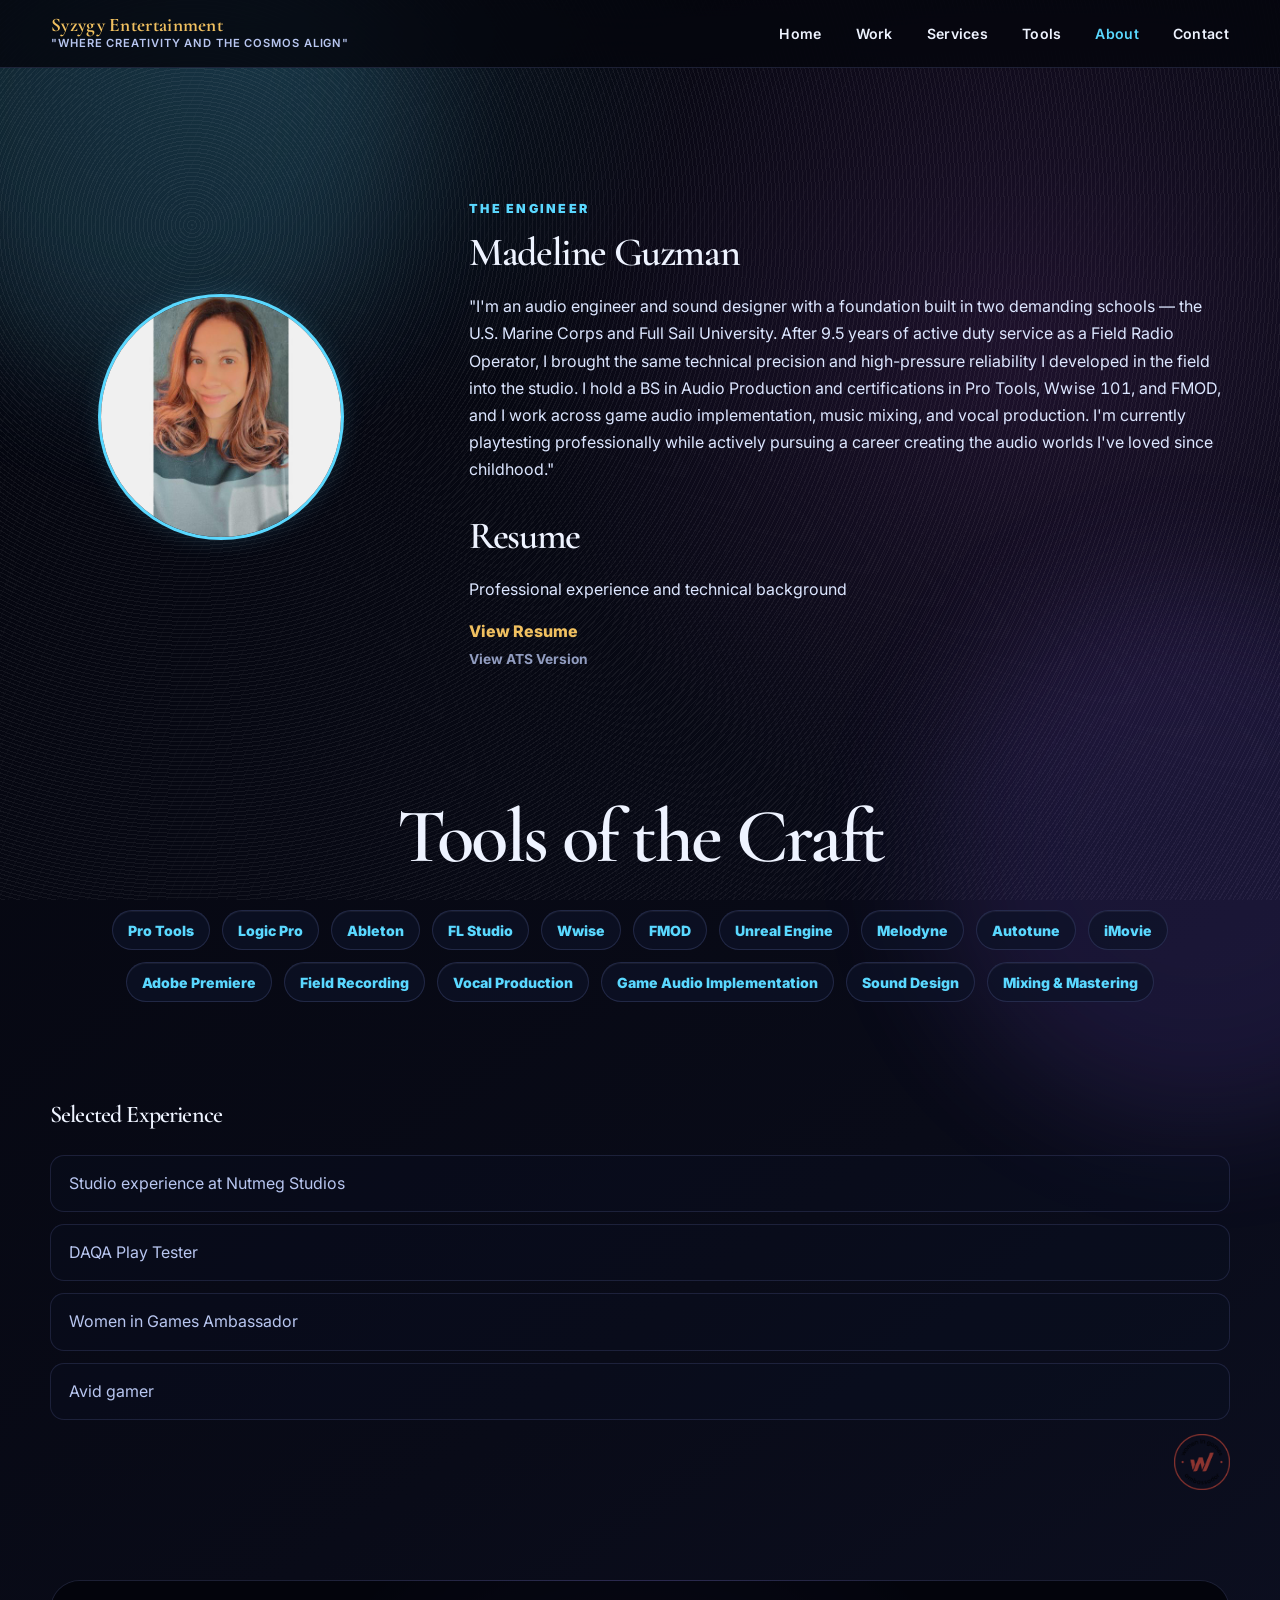
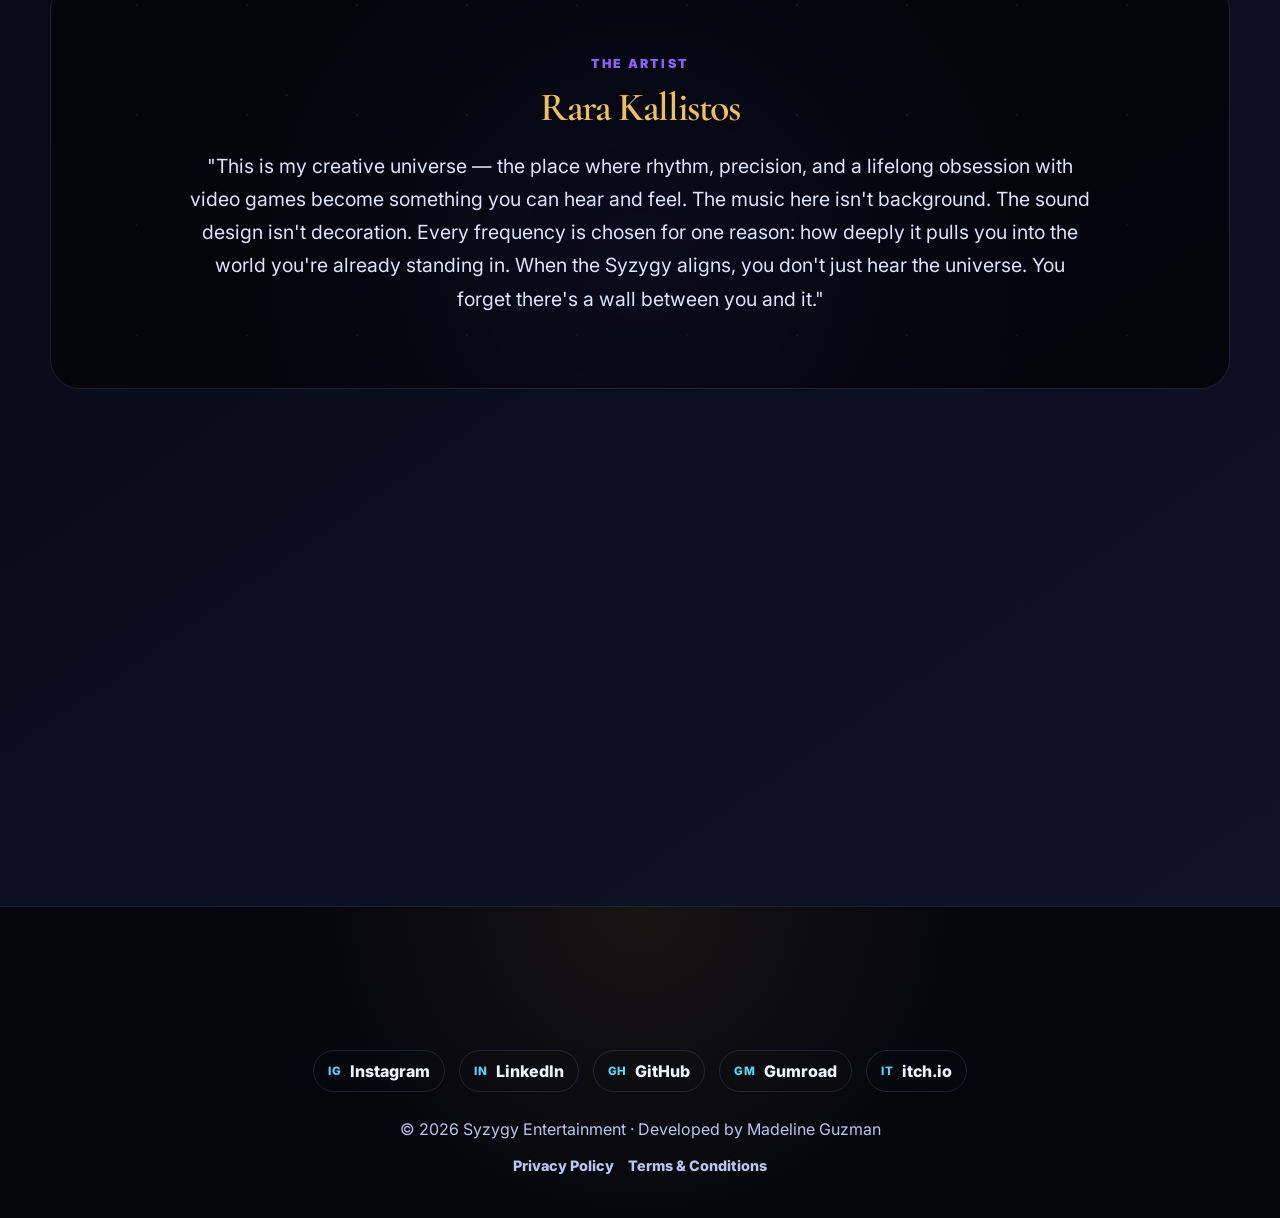
==== commit 0d79c6f2: "moved experience sec Moved to about from services" ====
--- a/about.html
+++ b/about.html
@@ -75,6 +75,21 @@
       </div>
     </section>
 
+    <section class="experience-section about-experience page-shell" aria-labelledby="experienceTitle">
+      <div class="reveal">
+        <h2 id="experienceTitle" class="reveal">Selected Experience</h2>
+        <div class="experience-list">
+          <p>Studio experience at Nutmeg Studios</p>
+          <p>DAQA Play Tester</p>
+          <p>Women in Games Ambassador</p>
+          <p>Avid gamer</p>
+        </div>
+        <div class="experience-affiliation">
+          <img src="assets/img/wig-ambassador.png" alt="Women in Games Ambassador logo" class="experience-affiliation-logo">
+        </div>
+      </div>
+    </section>
+
     <section class="artist-panel page-shell">
       <div class="artist-panel-inner reveal">
         <p class="artist-eyebrow">The Artist</p>
--- a/css/style.css
+++ b/css/style.css
@@ -1020,12 +1020,27 @@
   border-radius: var(--radius-md);
   background: rgba(13, 18, 39, 0.4);
   color: #dce6ff;
+  cursor: default;
 }
 
 .service-overview-list span {
   color: var(--muted);
   font-size: 0.82rem;
   font-weight: 700;
+}
+
+.experience-affiliation {
+  display: flex;
+  justify-content: flex-end;
+  margin-top: 14px;
+}
+
+.experience-affiliation-logo {
+  width: 56px;
+  height: 56px;
+  object-fit: contain;
+  opacity: 0.62;
+  filter: saturate(0.92);
 }
 
 .service-card {
@@ -1103,6 +1118,15 @@
 
 .experience-section {
   padding: 0 0 72px;
+}
+
+.about-experience {
+  padding: 0 0 64px;
+}
+
+.about-experience .experience-list p {
+  color: var(--muted);
+  background: rgba(13, 18, 39, 0.3);
 }
 
 .process-steps {
@@ -2340,6 +2364,10 @@
     width: 100%;
   }
 
+  .experience-affiliation {
+    justify-content: flex-start;
+  }
+
   .featured-work,
   .testimonials {
     padding: 68px 0;
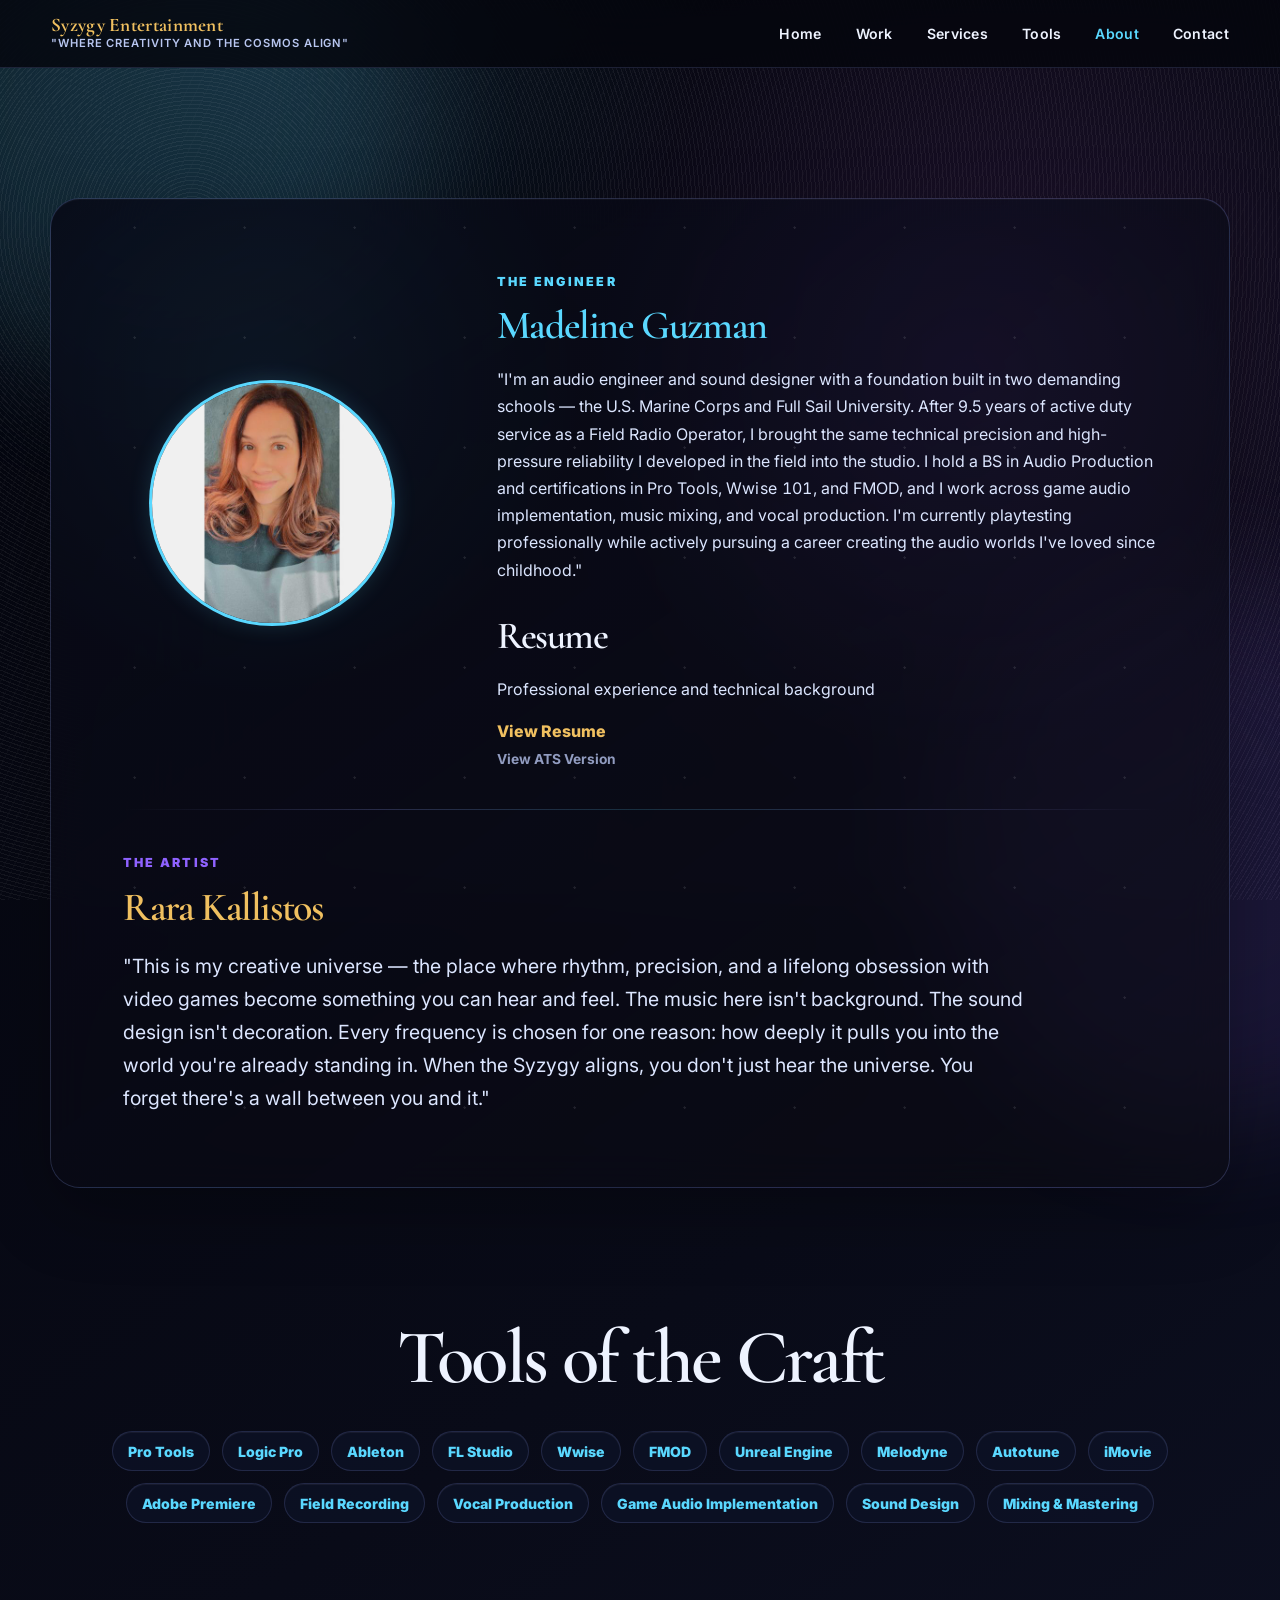
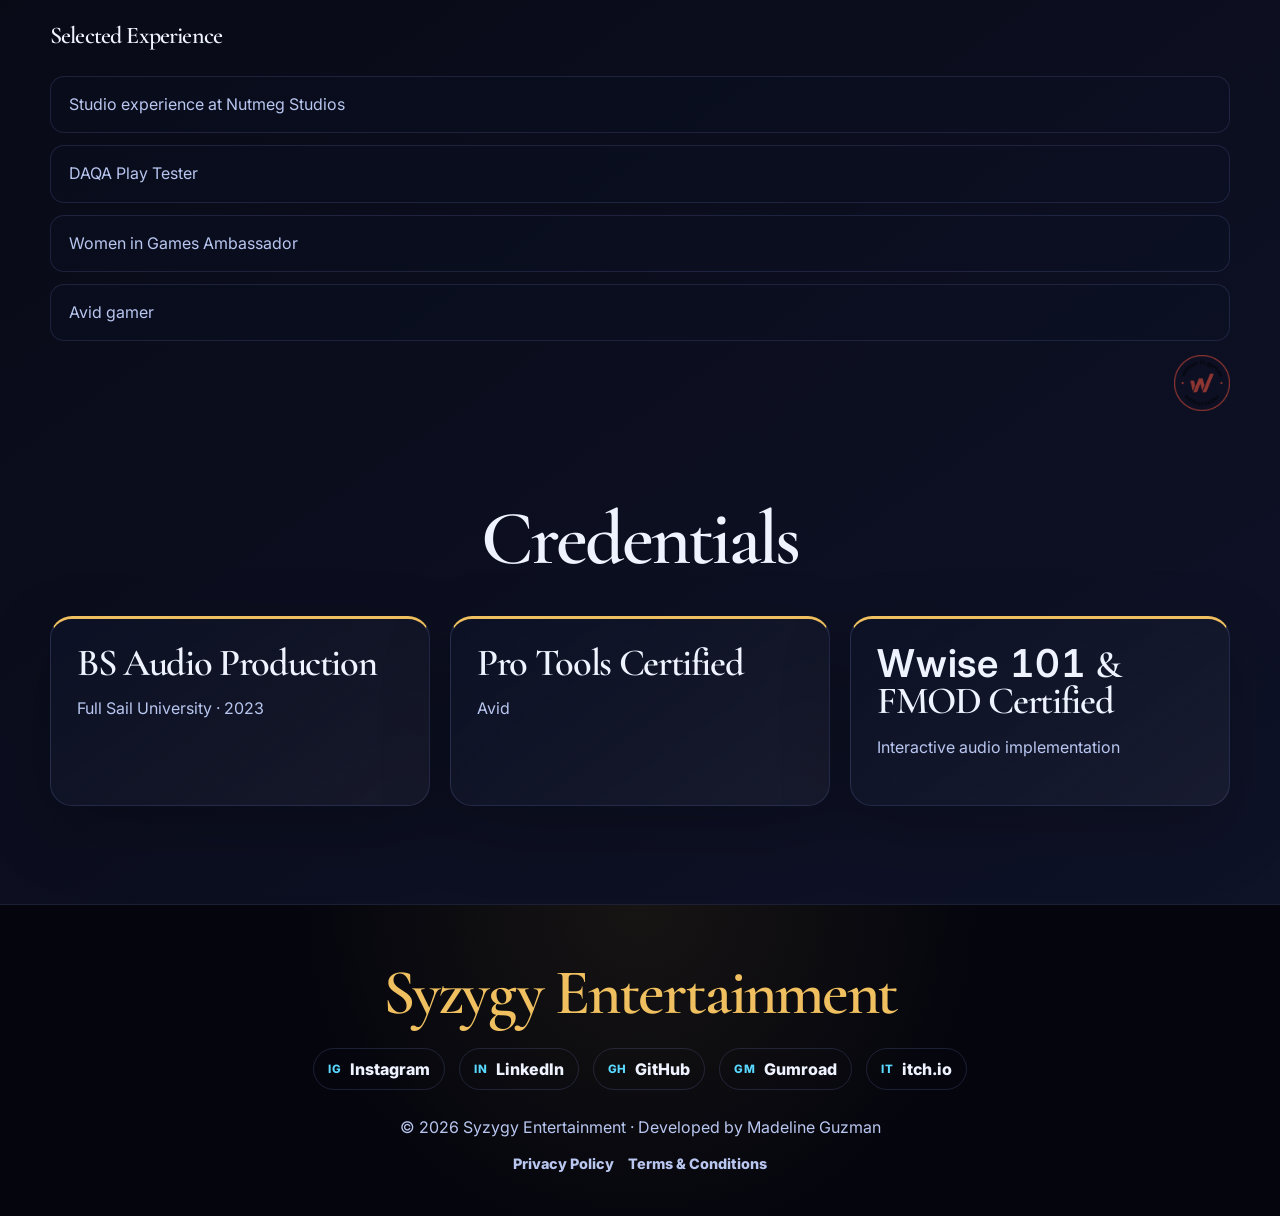
==== commit 58935127: "fixed about merged artist and engineer about sections" ====
--- a/about.html
+++ b/about.html
@@ -32,23 +32,35 @@
   <div class="noise" aria-hidden="true"></div>
 
   <main>
-    <section class="about-engineer page-shell">
-      <figure class="about-photo-wrap reveal">
-        <img src="assets/img/madeline.jpg" alt="Madeline Guzman" class="about-photo">
-      </figure>
-      <div class="about-engineer-copy reveal">
-        <p class="about-eyebrow">The Engineer</p>
-        <h1>Madeline Guzman</h1>
-        <p>"I'm an audio engineer and sound designer with a foundation built in two demanding schools — the U.S. Marine Corps and Full Sail University. After 9.5 years of active duty service as a Field Radio Operator, I brought the same technical precision and high-pressure reliability I developed in the field into the studio. I hold a BS in Audio Production and certifications in Pro Tools, <span class="mono-num">Wwise 101</span>, and FMOD, and I work across game audio implementation, music mixing, and vocal production. I'm currently playtesting professionally while actively pursuing a career creating the audio worlds I've loved since childhood."</p>
-        <section class="resume-section" aria-labelledby="resumeTitle">
-          <h2 id="resumeTitle">Resume</h2>
-          <p class="resume-context">Professional experience and technical background</p>
-          <div class="resume-link-group">
-            <a class="resume-link-primary" href="/assets/resume/Madeline_Guzman_Creative_Resume.pdf" target="_blank" rel="noopener noreferrer">View Resume</a>
+    <section class="about-identity page-shell">
+      <div class="about-identity-inner reveal">
+        <div class="about-engineer">
+          <figure class="about-photo-wrap">
+            <img src="assets/img/madeline.jpg" alt="Madeline Guzman" class="about-photo">
+          </figure>
+          <div class="about-engineer-copy">
+            <p class="about-eyebrow">The Engineer</p>
+            <h1>Madeline Guzman</h1>
+            <p>"I'm an audio engineer and sound designer with a foundation built in two demanding schools &mdash; the U.S. Marine Corps and Full Sail University. After 9.5 years of active duty service as a Field Radio Operator, I brought the same technical precision and high-pressure reliability I developed in the field into the studio. I hold a BS in Audio Production and certifications in Pro Tools, <span class="mono-num">Wwise 101</span>, and FMOD, and I work across game audio implementation, music mixing, and vocal production. I'm currently playtesting professionally while actively pursuing a career creating the audio worlds I've loved since childhood."</p>
+            <section class="resume-section" aria-labelledby="resumeTitle">
+              <h2 id="resumeTitle">Resume</h2>
+              <p class="resume-context">Professional experience and technical background</p>
+              <div class="resume-link-group">
+                <a class="resume-link-primary" href="/assets/resume/Madeline_Guzman_Creative_Resume.pdf" target="_blank" rel="noopener noreferrer">View Resume</a>
+              </div>
+              <div class="resume-link-group resume-link-group-secondary">
+                <a class="resume-link-secondary" href="/assets/resume/Madeline_Guzman_ATS_Resume.pdf" target="_blank" rel="noopener noreferrer">View ATS Version</a>
+              </div>
+            </section>
           </div>
-          <div class="resume-link-group resume-link-group-secondary">
-            <a class="resume-link-secondary" href="/assets/resume/Madeline_Guzman_ATS_Resume.pdf" target="_blank" rel="noopener noreferrer">View ATS Version</a>
-          </div>
+        </div>
+
+        <div class="about-identity-divider" aria-hidden="true"></div>
+
+        <section class="about-artist-block">
+          <p class="artist-eyebrow">The Artist</p>
+          <h2 class="reveal">Rara Kallistos</h2>
+          <p>"This is my creative universe &mdash; the place where rhythm, precision, and a lifelong obsession with video games become something you can hear and feel. The music here isn't background. The sound design isn't decoration. Every frequency is chosen for one reason: how deeply it pulls you into the world you're already standing in. When the Syzygy aligns, you don't just hear the universe. You forget there's a wall between you and it."</p>
         </section>
       </div>
     </section>
@@ -90,20 +102,12 @@
       </div>
     </section>
 
-    <section class="artist-panel page-shell">
-      <div class="artist-panel-inner reveal">
-        <p class="artist-eyebrow">The Artist</p>
-        <h2 class="reveal">Rara Kallistos</h2>
-        <p>"This is my creative universe — the place where rhythm, precision, and a lifelong obsession with video games become something you can hear and feel. The music here isn't background. The sound design isn't decoration. Every frequency is chosen for one reason: how deeply it pulls you into the world you're already standing in. When the Syzygy aligns, you don't just hear the universe. You forget there's a wall between you and it."</p>
-      </div>
-    </section>
-
     <section class="credentials page-shell" aria-labelledby="credentialsTitle">
       <h2 id="credentialsTitle" class="section-title reveal">Credentials</h2>
       <div class="credentials-grid">
         <article class="credential-card reveal">
           <h3 class="reveal">BS Audio Production</h3>
-          <p>Full Sail University · 2023</p>
+          <p>Full Sail University &middot; 2023</p>
         </article>
         <article class="credential-card reveal">
           <h3 class="reveal">Pro Tools Certified</h3>
@@ -127,7 +131,7 @@
         <a href="https://rarakallistos.gumroad.com/" target="_blank" rel="noopener noreferrer"><span>GM</span> Gumroad</a>
         <a href="https://rarakallistos.itch.io/" target="_blank" rel="noopener noreferrer"><span>IT</span> itch.io</a>
       </div>
-      <p>© 2026 Syzygy Entertainment · Developed by Madeline Guzman</p>
+      <p>&copy; 2026 Syzygy Entertainment &middot; Developed by Madeline Guzman</p>
       <div class="legal-links">
         <a href="#">Privacy Policy</a>
         <a href="#">Terms &amp; Conditions</a>
--- a/css/style.css
+++ b/css/style.css
@@ -1422,12 +1422,45 @@
   animation: emptyOrb 5.8s var(--ease) infinite alternate;
 }
 
+.about-identity {
+  padding: clamp(78px, 11vw, 130px) 0 78px;
+}
+
+.about-identity-inner {
+  position: relative;
+  overflow: hidden;
+  padding: clamp(34px, 6vw, 72px);
+  border: 1px solid var(--line);
+  border-radius: var(--radius-xl);
+  background:
+    radial-gradient(circle at 18% 18%, rgba(90, 216, 255, 0.12), transparent 20rem),
+    radial-gradient(circle at 78% 18%, rgba(143, 98, 255, 0.14), transparent 24rem),
+    linear-gradient(145deg, rgba(13, 18, 39, 0.82), rgba(255, 255, 255, 0.045));
+  box-shadow: 0 24px 70px rgba(0, 0, 0, 0.28), inset 0 1px 0 rgba(255, 255, 255, 0.08);
+  backdrop-filter: blur(20px);
+}
+
+.about-identity-inner::before {
+  position: absolute;
+  inset: 0;
+  background:
+    radial-gradient(circle at 22% 28%, rgba(255, 255, 255, 0.14) 0 1px, transparent 1.5px),
+    radial-gradient(circle at 76% 26%, rgba(255, 255, 255, 0.1) 0 1px, transparent 1.4px),
+    rgba(4, 5, 13, 0.58);
+  background-size: auto, 110px 110px, auto;
+  content: "";
+}
+
+.about-identity-inner > * {
+  position: relative;
+  z-index: 1;
+}
+
 .about-engineer {
   display: grid;
   grid-template-columns: minmax(260px, 0.45fr) minmax(0, 1fr);
   gap: clamp(34px, 6vw, 78px);
   align-items: center;
-  padding: clamp(78px, 11vw, 130px) 0 78px;
 }
 
 .about-photo-wrap {
@@ -1458,7 +1491,7 @@
 
 .about-engineer-copy h1 {
   margin-top: 14px;
-  color: var(--text);
+  color: var(--cyan);
   font-family: var(--font-head);
   font-size: 2.5rem;
 }
@@ -1540,6 +1573,13 @@
 .resume-link-secondary:hover {
   color: var(--text);
   opacity: 1;
+}
+
+.about-identity-divider {
+  width: 100%;
+  height: 1px;
+  margin: clamp(28px, 5vw, 42px) 0;
+  background: linear-gradient(90deg, transparent, rgba(150, 165, 255, 0.22), rgba(90, 216, 255, 0.18), rgba(150, 165, 255, 0.22), transparent);
 }
 
 .skills-section {
@@ -1569,50 +1609,23 @@
   font-weight: 850;
 }
 
-.artist-panel {
-  padding: 26px 0 88px;
-}
-
-.artist-panel-inner {
-  position: relative;
-  overflow: hidden;
-  padding: clamp(38px, 6vw, 72px);
-  border: 1px solid var(--line);
-  border-radius: var(--radius-xl);
-  background:
-    radial-gradient(circle at 20% 28%, rgba(255, 255, 255, 0.18) 0 1px, transparent 1.5px),
-    radial-gradient(circle at 78% 22%, rgba(255, 255, 255, 0.14) 0 1px, transparent 1.4px),
-    radial-gradient(circle at 50% 70%, rgba(143, 98, 255, 0.18), transparent 24rem),
-    rgba(4, 5, 13, 0.84);
-  background-size: auto, 110px 110px, auto, auto;
-  text-align: center;
-}
-
-.artist-panel-inner::before {
-  position: absolute;
-  inset: 0;
-  background: rgba(4, 5, 13, 0.65);
-  content: "";
-}
-
-.artist-panel-inner > * {
-  position: relative;
-  z-index: 1;
-}
-
 .artist-eyebrow {
   color: var(--violet);
 }
 
-.artist-panel h2 {
+.about-artist-block {
+  width: 100%;
+}
+
+.about-artist-block h2 {
   margin-top: 14px;
   color: var(--gold);
   font-size: 2.5rem;
 }
 
-.artist-panel p:not(.artist-eyebrow) {
+.about-artist-block p:not(.artist-eyebrow) {
   max-width: 900px;
-  margin: 24px auto 0;
+  margin-top: 24px;
   color: #dce6ff;
   font-size: clamp(1.04rem, 2vw, 1.22rem);
 }
@@ -2436,8 +2449,14 @@
     grid-template-columns: 1fr;
   }
 
+  .about-identity-inner,
   .about-engineer {
     text-align: center;
+  }
+
+  .about-artist-block p:not(.artist-eyebrow) {
+    margin-left: auto;
+    margin-right: auto;
   }
 }
 
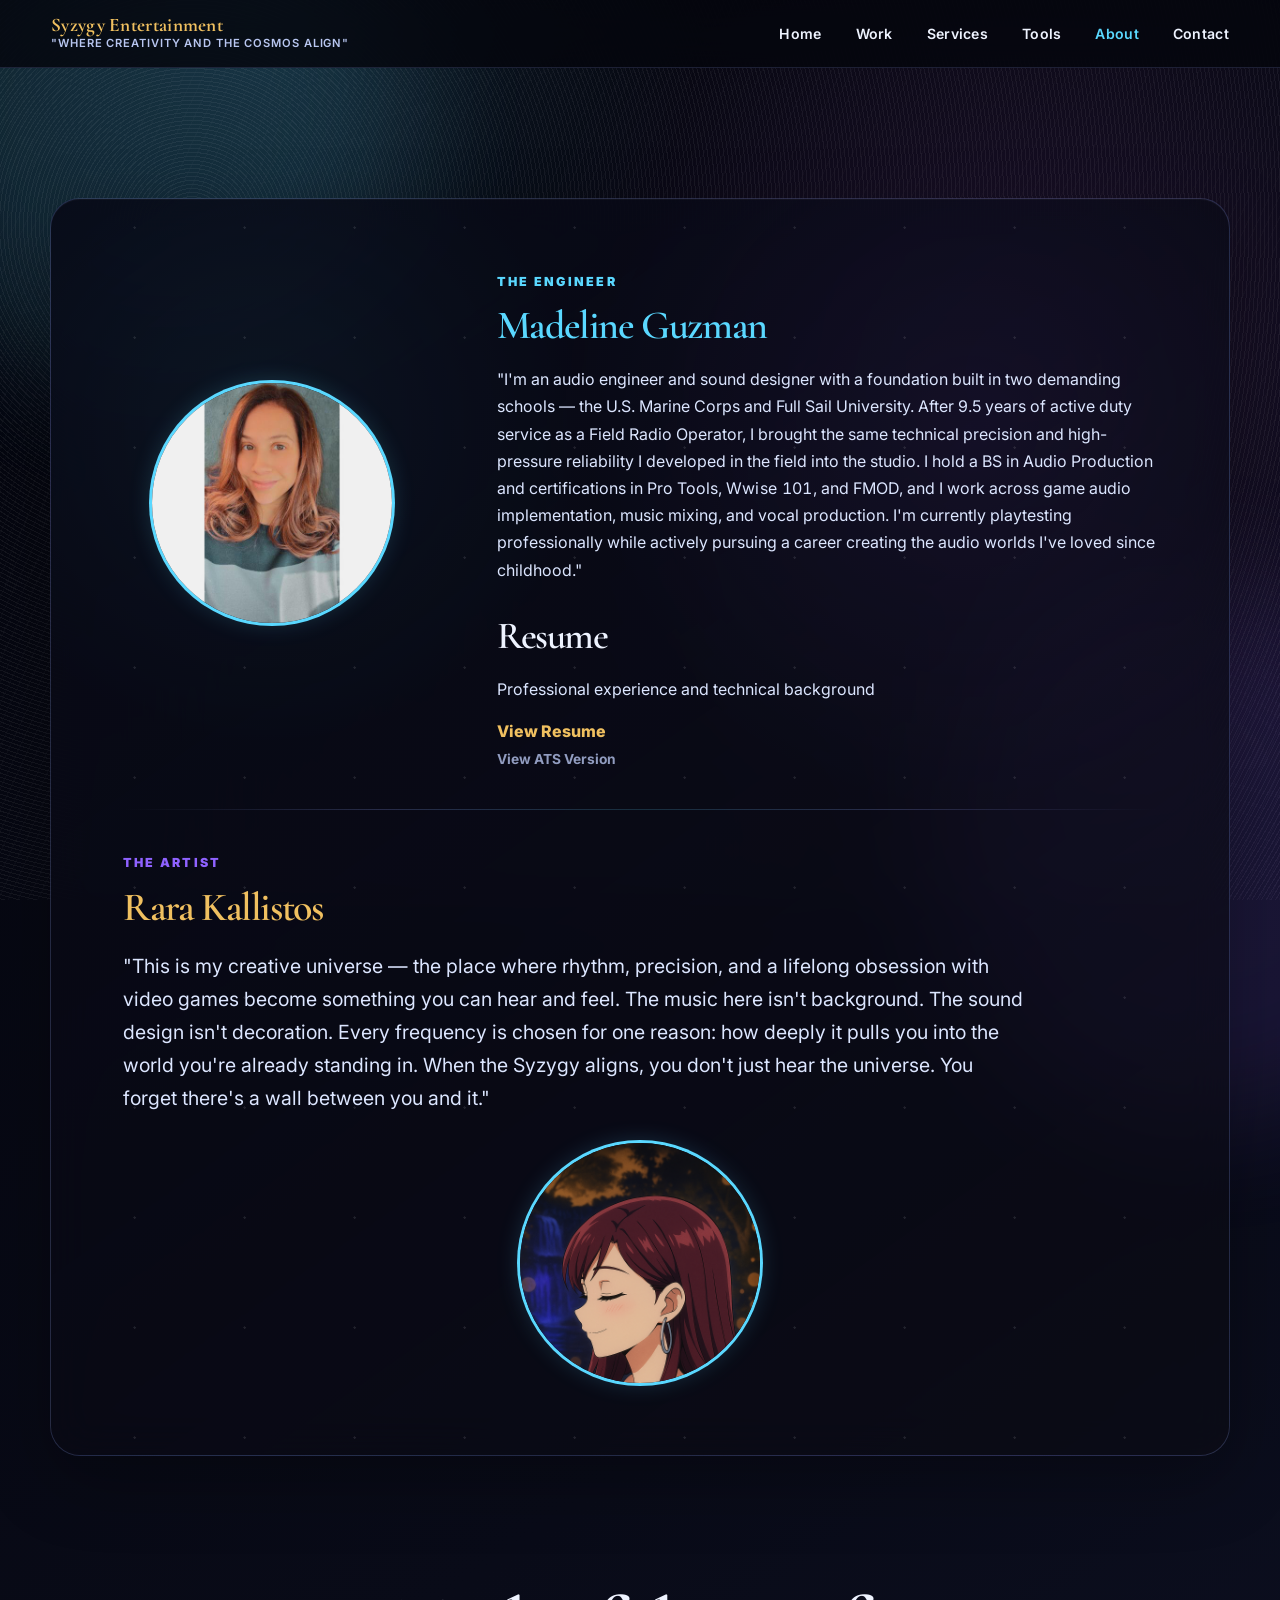
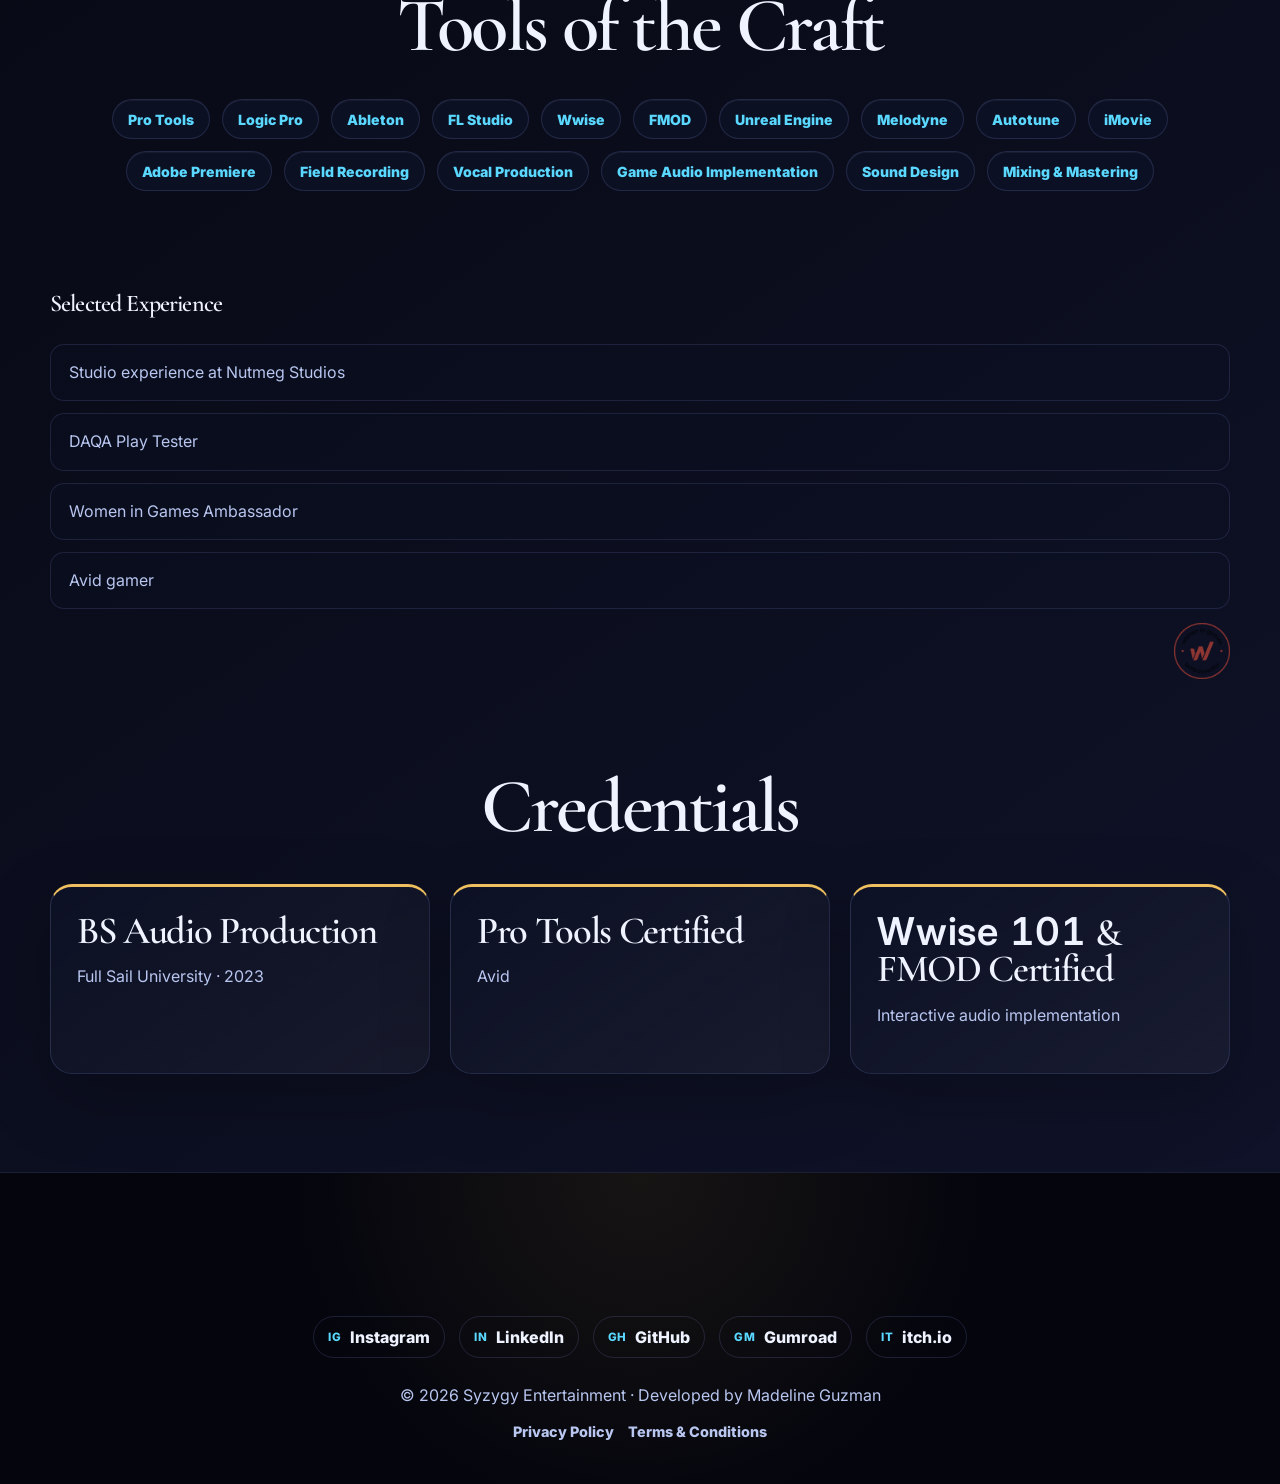
==== commit 5a4ad44a: "added anime pic added artist pic" ====
--- a/about.html
+++ b/about.html
@@ -61,6 +61,9 @@
           <p class="artist-eyebrow">The Artist</p>
           <h2 class="reveal">Rara Kallistos</h2>
           <p>"This is my creative universe &mdash; the place where rhythm, precision, and a lifelong obsession with video games become something you can hear and feel. The music here isn't background. The sound design isn't decoration. Every frequency is chosen for one reason: how deeply it pulls you into the world you're already standing in. When the Syzygy aligns, you don't just hear the universe. You forget there's a wall between you and it."</p>
+          <figure class="about-artist-photo-wrap">
+            <img src="assets/img/anime-me.png" alt="Rara Kallistos portrait" class="about-photo about-artist-photo">
+          </figure>
         </section>
       </div>
     </section>
--- a/css/style.css
+++ b/css/style.css
@@ -1469,6 +1469,12 @@
   margin: 0;
 }
 
+.about-artist-photo-wrap {
+  display: grid;
+  place-items: center;
+  margin: 28px 0 0;
+}
+
 .about-photo {
   width: 240px;
   height: 240px;
@@ -1478,6 +1484,10 @@
   box-shadow: 0 0 0 3px var(--cyan), 0 0 24px rgba(90,216,255,0.2);
   display: block;
   margin: 0 auto 2rem;
+}
+
+.about-artist-photo {
+  margin-bottom: 0;
 }
 
 .about-eyebrow,
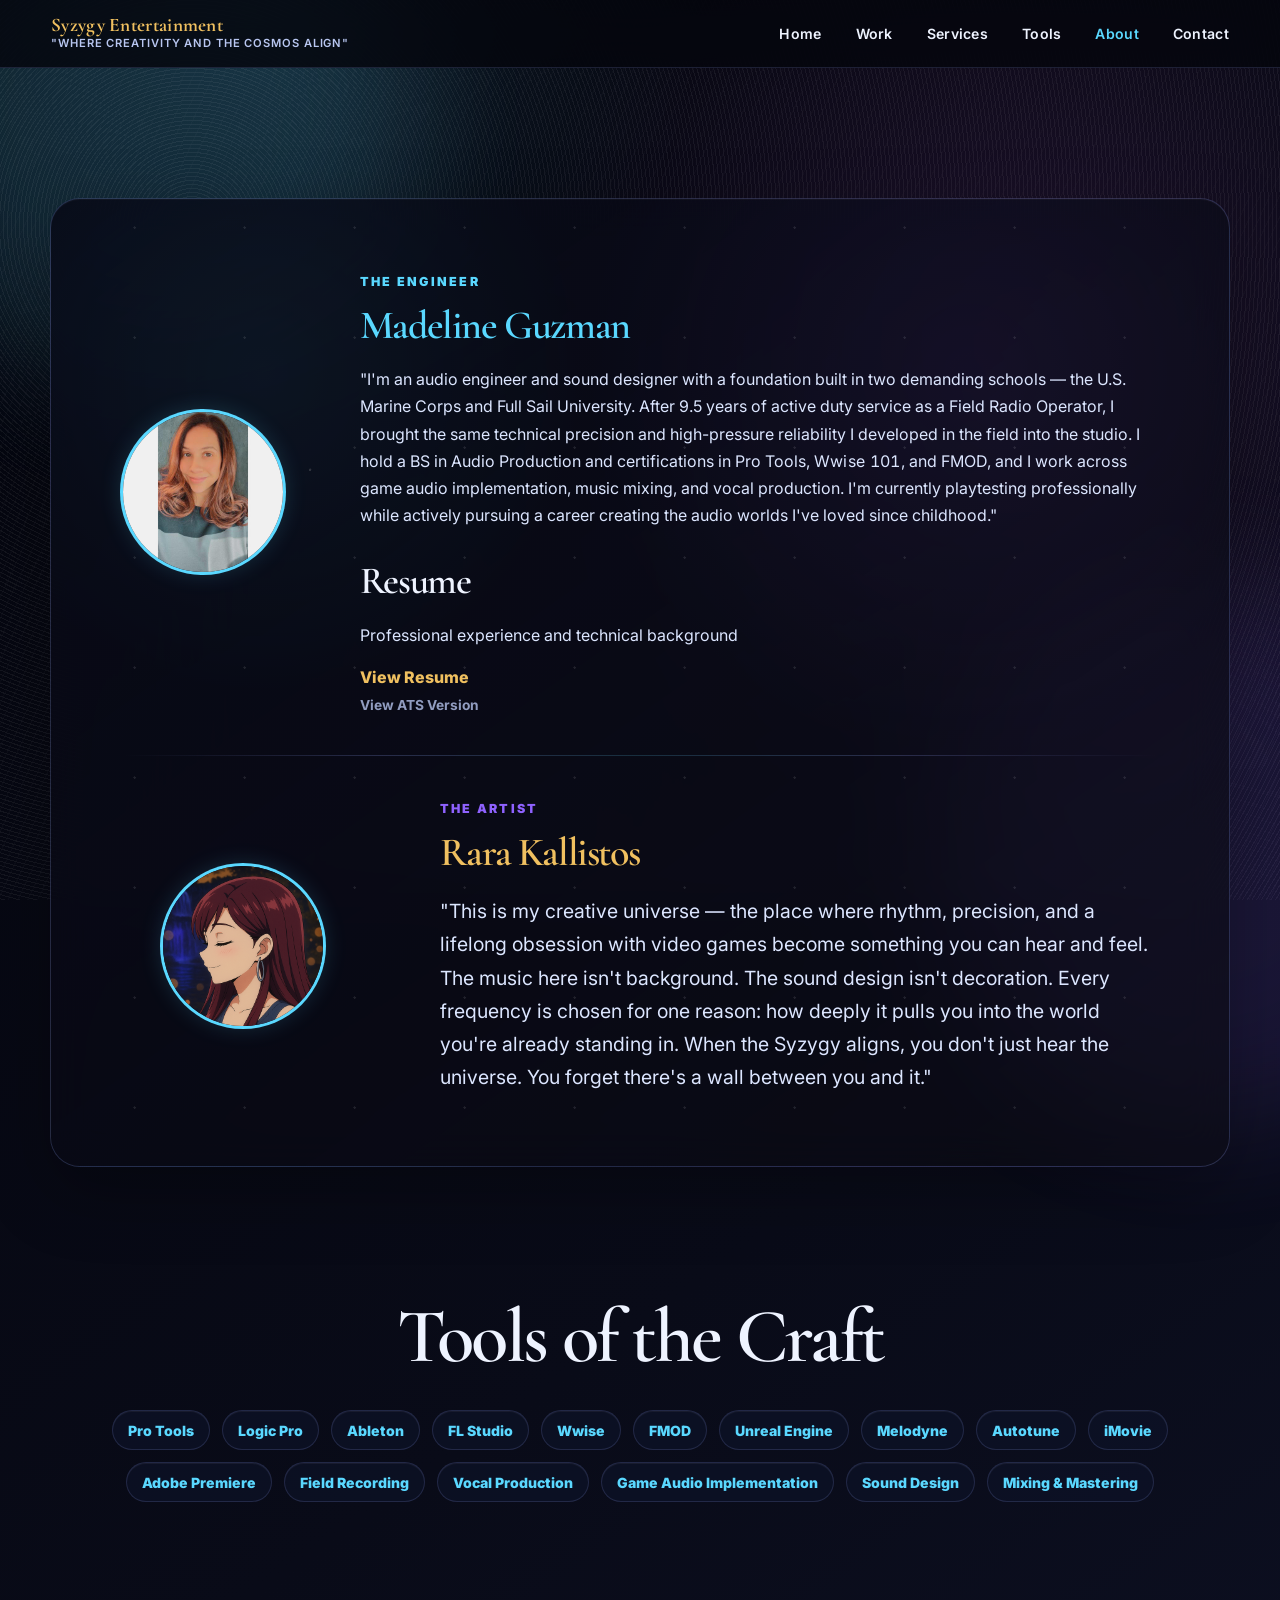
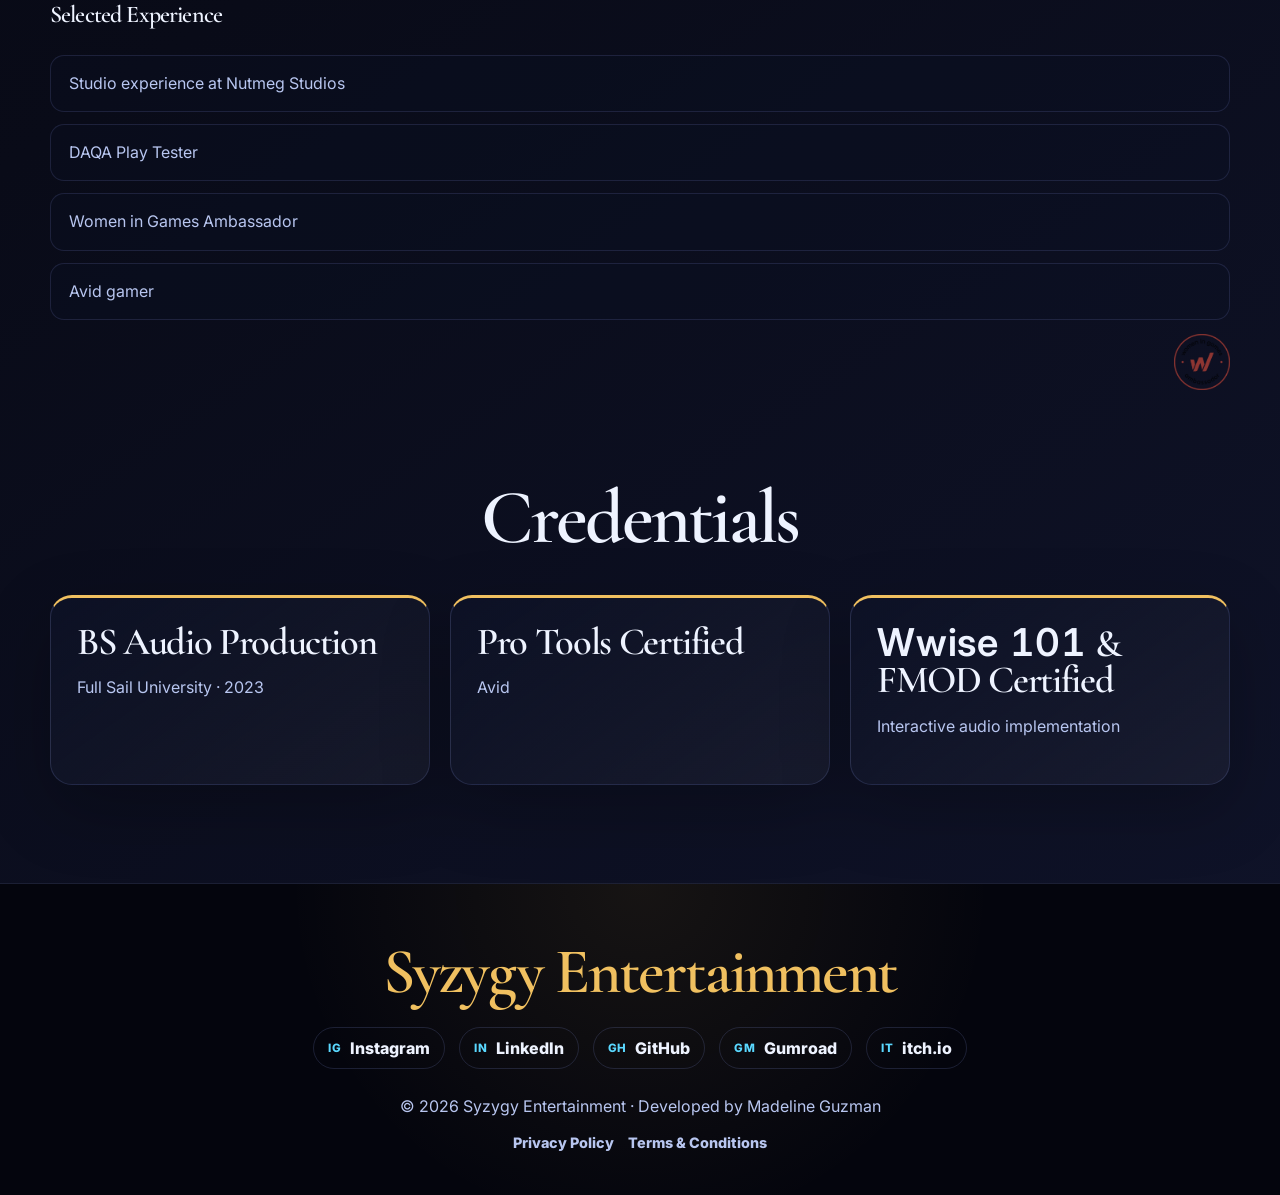
==== commit 25dd4db7: "Cass fix" ====
--- a/about.html
+++ b/about.html
@@ -58,12 +58,14 @@
         <div class="about-identity-divider" aria-hidden="true"></div>
 
         <section class="about-artist-block">
-          <p class="artist-eyebrow">The Artist</p>
-          <h2 class="reveal">Rara Kallistos</h2>
-          <p>"This is my creative universe &mdash; the place where rhythm, precision, and a lifelong obsession with video games become something you can hear and feel. The music here isn't background. The sound design isn't decoration. Every frequency is chosen for one reason: how deeply it pulls you into the world you're already standing in. When the Syzygy aligns, you don't just hear the universe. You forget there's a wall between you and it."</p>
           <figure class="about-artist-photo-wrap">
             <img src="assets/img/anime-me.png" alt="Rara Kallistos portrait" class="about-photo about-artist-photo">
           </figure>
+          <div class="about-artist-copy">
+            <p class="artist-eyebrow">The Artist</p>
+            <h2 class="reveal">Rara Kallistos</h2>
+            <p>"This is my creative universe &mdash; the place where rhythm, precision, and a lifelong obsession with video games become something you can hear and feel. The music here isn't background. The sound design isn't decoration. Every frequency is chosen for one reason: how deeply it pulls you into the world you're already standing in. When the Syzygy aligns, you don't just hear the universe. You forget there's a wall between you and it."</p>
+          </div>
         </section>
       </div>
     </section>
--- a/css/style.css
+++ b/css/style.css
@@ -1457,10 +1457,22 @@
 }
 
 .about-engineer {
-  display: grid;
-  grid-template-columns: minmax(260px, 0.45fr) minmax(0, 1fr);
+  display: flex;
   gap: clamp(34px, 6vw, 78px);
   align-items: center;
+}
+
+.about-engineer > * {
+  flex: 0 0 auto;
+}
+
+.about-engineer-copy {
+  flex: 1 1 auto;
+}
+
+.about-photo-wrap,
+.about-artist-photo-wrap {
+  flex: 0 0 160px;
 }
 
 .about-photo-wrap {
@@ -1469,25 +1481,19 @@
   margin: 0;
 }
 
-.about-artist-photo-wrap {
-  display: grid;
-  place-items: center;
-  margin: 28px 0 0;
-}
-
 .about-photo {
-  width: 240px;
-  height: 240px;
+  width: 160px;
+  height: 160px;
   border-radius: 50%;
   object-fit: cover;
   object-position: center top;
   box-shadow: 0 0 0 3px var(--cyan), 0 0 24px rgba(90,216,255,0.2);
   display: block;
-  margin: 0 auto 2rem;
+  margin: 0;
 }
 
 .about-artist-photo {
-  margin-bottom: 0;
+  object-position: center 32%;
 }
 
 .about-eyebrow,
@@ -1624,16 +1630,23 @@
 }
 
 .about-artist-block {
+  display: flex;
+  gap: clamp(34px, 6vw, 78px);
+  align-items: center;
   width: 100%;
 }
 
-.about-artist-block h2 {
+.about-artist-copy {
+  flex: 1 1 auto;
+}
+
+.about-artist-copy h2 {
   margin-top: 14px;
   color: var(--gold);
   font-size: 2.5rem;
 }
 
-.about-artist-block p:not(.artist-eyebrow) {
+.about-artist-copy p:not(.artist-eyebrow) {
   max-width: 900px;
   margin-top: 24px;
   color: #dce6ff;
@@ -2455,16 +2468,19 @@
   }
 
   .about-engineer,
+  .about-artist-block,
   .credentials-grid {
+    display: grid;
     grid-template-columns: 1fr;
   }
 
   .about-identity-inner,
-  .about-engineer {
+  .about-engineer,
+  .about-artist-block {
     text-align: center;
   }
 
-  .about-artist-block p:not(.artist-eyebrow) {
+  .about-artist-copy p:not(.artist-eyebrow) {
     margin-left: auto;
     margin-right: auto;
   }
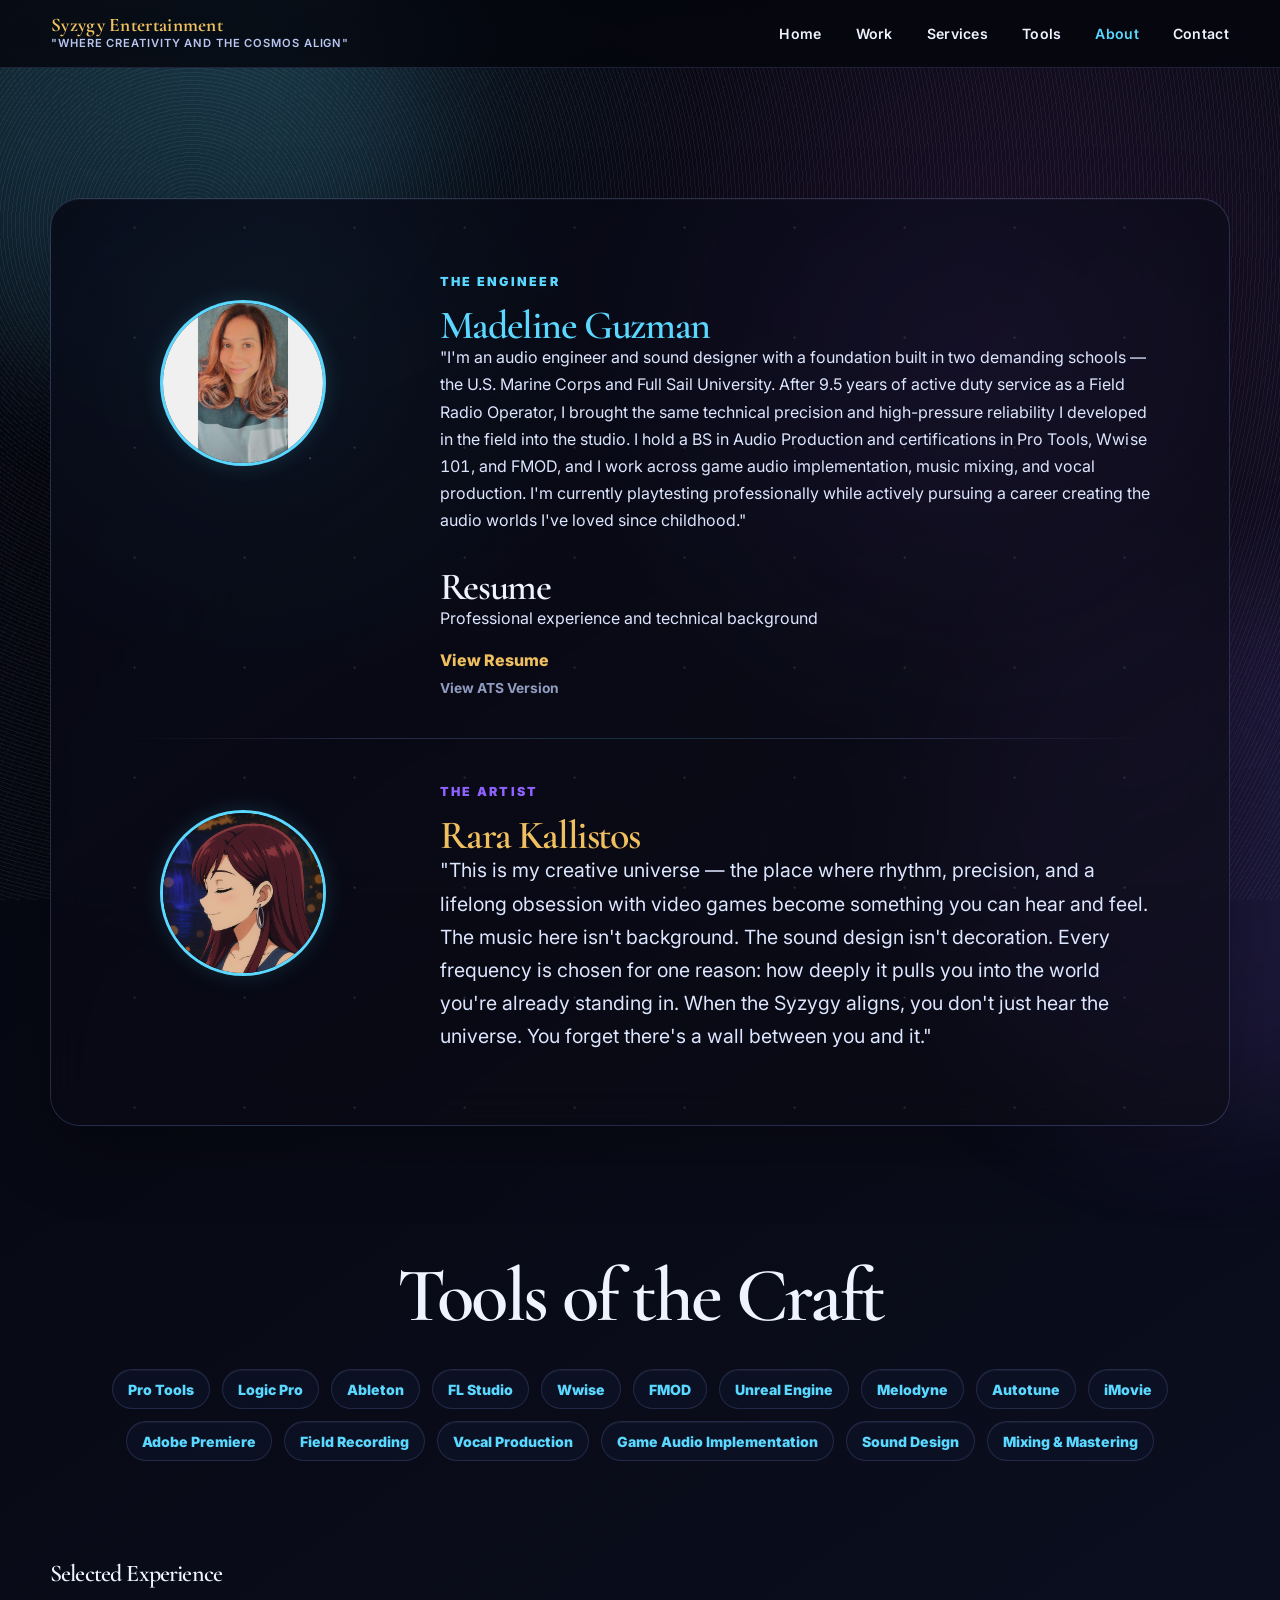
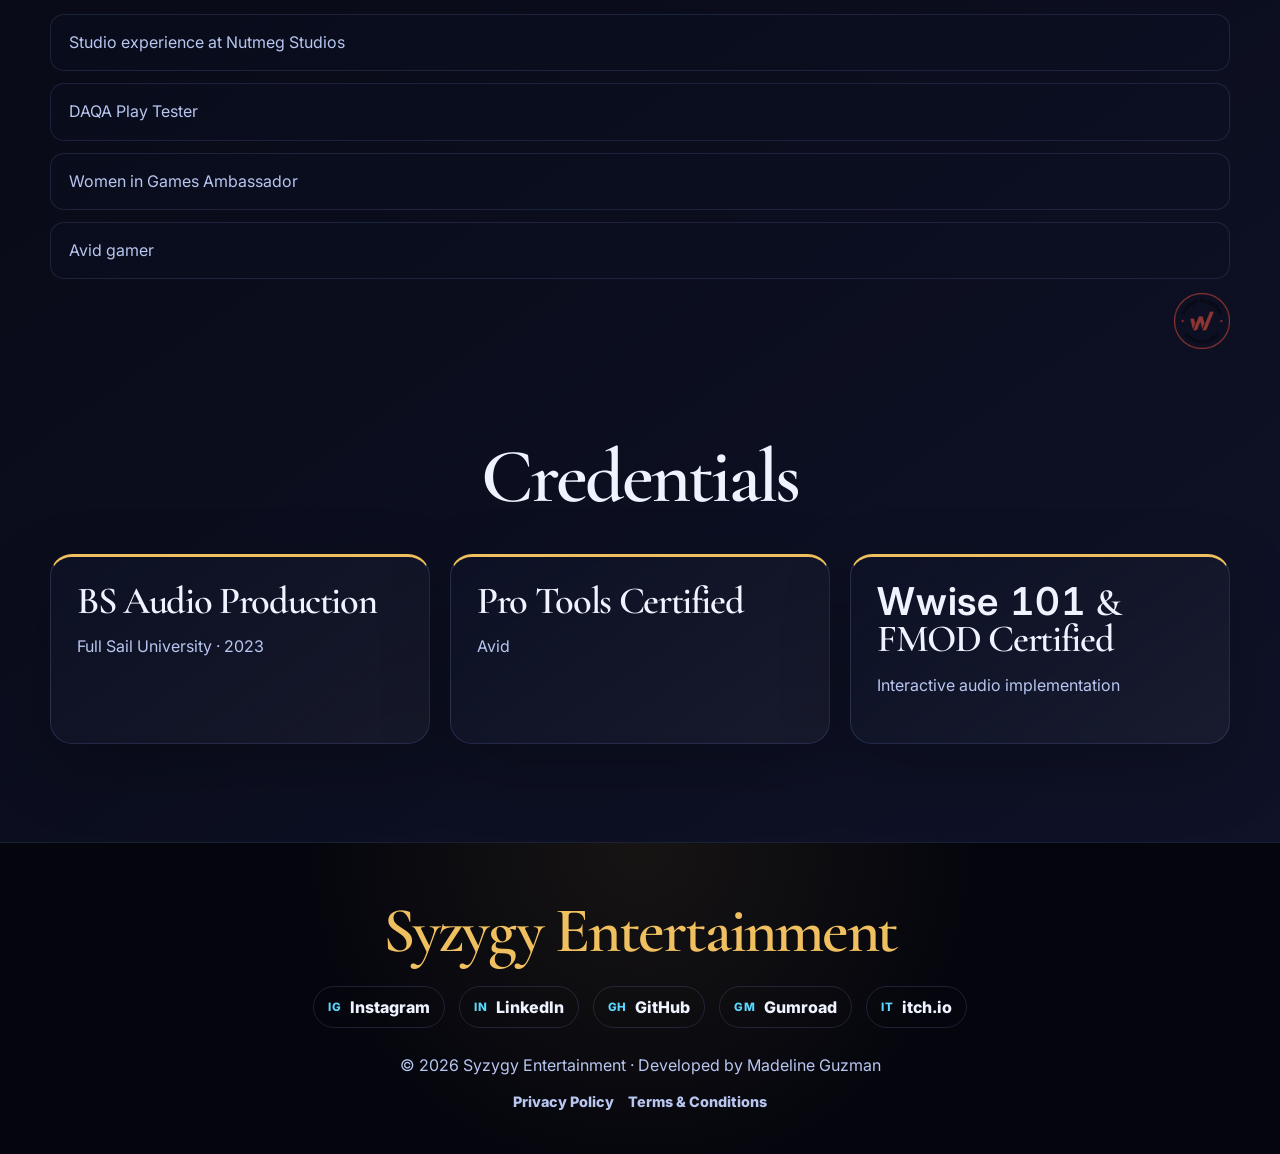
==== commit 7176b625: "Style update centered on paragraph" ====
--- a/about.html
+++ b/about.html
@@ -41,7 +41,9 @@
           <div class="about-engineer-copy">
             <p class="about-eyebrow">The Engineer</p>
             <h1>Madeline Guzman</h1>
-            <p>"I'm an audio engineer and sound designer with a foundation built in two demanding schools &mdash; the U.S. Marine Corps and Full Sail University. After 9.5 years of active duty service as a Field Radio Operator, I brought the same technical precision and high-pressure reliability I developed in the field into the studio. I hold a BS in Audio Production and certifications in Pro Tools, <span class="mono-num">Wwise 101</span>, and FMOD, and I work across game audio implementation, music mixing, and vocal production. I'm currently playtesting professionally while actively pursuing a career creating the audio worlds I've loved since childhood."</p>
+            <div class="about-paragraph-wrap">
+              <p>"I'm an audio engineer and sound designer with a foundation built in two demanding schools &mdash; the U.S. Marine Corps and Full Sail University. After 9.5 years of active duty service as a Field Radio Operator, I brought the same technical precision and high-pressure reliability I developed in the field into the studio. I hold a BS in Audio Production and certifications in Pro Tools, <span class="mono-num">Wwise 101</span>, and FMOD, and I work across game audio implementation, music mixing, and vocal production. I'm currently playtesting professionally while actively pursuing a career creating the audio worlds I've loved since childhood."</p>
+            </div>
             <section class="resume-section" aria-labelledby="resumeTitle">
               <h2 id="resumeTitle">Resume</h2>
               <p class="resume-context">Professional experience and technical background</p>
@@ -64,7 +66,9 @@
           <div class="about-artist-copy">
             <p class="artist-eyebrow">The Artist</p>
             <h2 class="reveal">Rara Kallistos</h2>
-            <p>"This is my creative universe &mdash; the place where rhythm, precision, and a lifelong obsession with video games become something you can hear and feel. The music here isn't background. The sound design isn't decoration. Every frequency is chosen for one reason: how deeply it pulls you into the world you're already standing in. When the Syzygy aligns, you don't just hear the universe. You forget there's a wall between you and it."</p>
+            <div class="about-paragraph-wrap">
+              <p>"This is my creative universe &mdash; the place where rhythm, precision, and a lifelong obsession with video games become something you can hear and feel. The music here isn't background. The sound design isn't decoration. Every frequency is chosen for one reason: how deeply it pulls you into the world you're already standing in. When the Syzygy aligns, you don't just hear the universe. You forget there's a wall between you and it."</p>
+            </div>
           </div>
         </section>
       </div>
--- a/css/style.css
+++ b/css/style.css
@@ -1459,7 +1459,7 @@
 .about-engineer {
   display: flex;
   gap: clamp(34px, 6vw, 78px);
-  align-items: center;
+  align-items: flex-start;
 }
 
 .about-engineer > * {
@@ -1473,12 +1473,30 @@
 .about-photo-wrap,
 .about-artist-photo-wrap {
   flex: 0 0 160px;
+  margin-top: 2rem;
 }
 
 .about-photo-wrap {
   display: grid;
   place-items: center;
-  margin: 0;
+}
+
+.about-engineer-copy,
+.about-artist-copy {
+  display: flex;
+  flex-direction: column;
+  padding-top: 0;
+}
+
+.about-engineer-copy > :first-child,
+.about-artist-copy > :first-child {
+  margin-top: 0;
+}
+
+.about-paragraph-wrap {
+  display: flex;
+  align-items: center;
+  min-height: 10.5rem;
 }
 
 .about-photo {
@@ -1514,7 +1532,7 @@
 
 .about-engineer-copy p:not(.about-eyebrow) {
   max-width: 850px;
-  margin-top: 22px;
+  margin-top: 0;
   color: #dce6ff;
 }
 
@@ -1632,7 +1650,7 @@
 .about-artist-block {
   display: flex;
   gap: clamp(34px, 6vw, 78px);
-  align-items: center;
+  align-items: flex-start;
   width: 100%;
 }
 
@@ -1648,7 +1666,7 @@
 
 .about-artist-copy p:not(.artist-eyebrow) {
   max-width: 900px;
-  margin-top: 24px;
+  margin-top: 0;
   color: #dce6ff;
   font-size: clamp(1.04rem, 2vw, 1.22rem);
 }
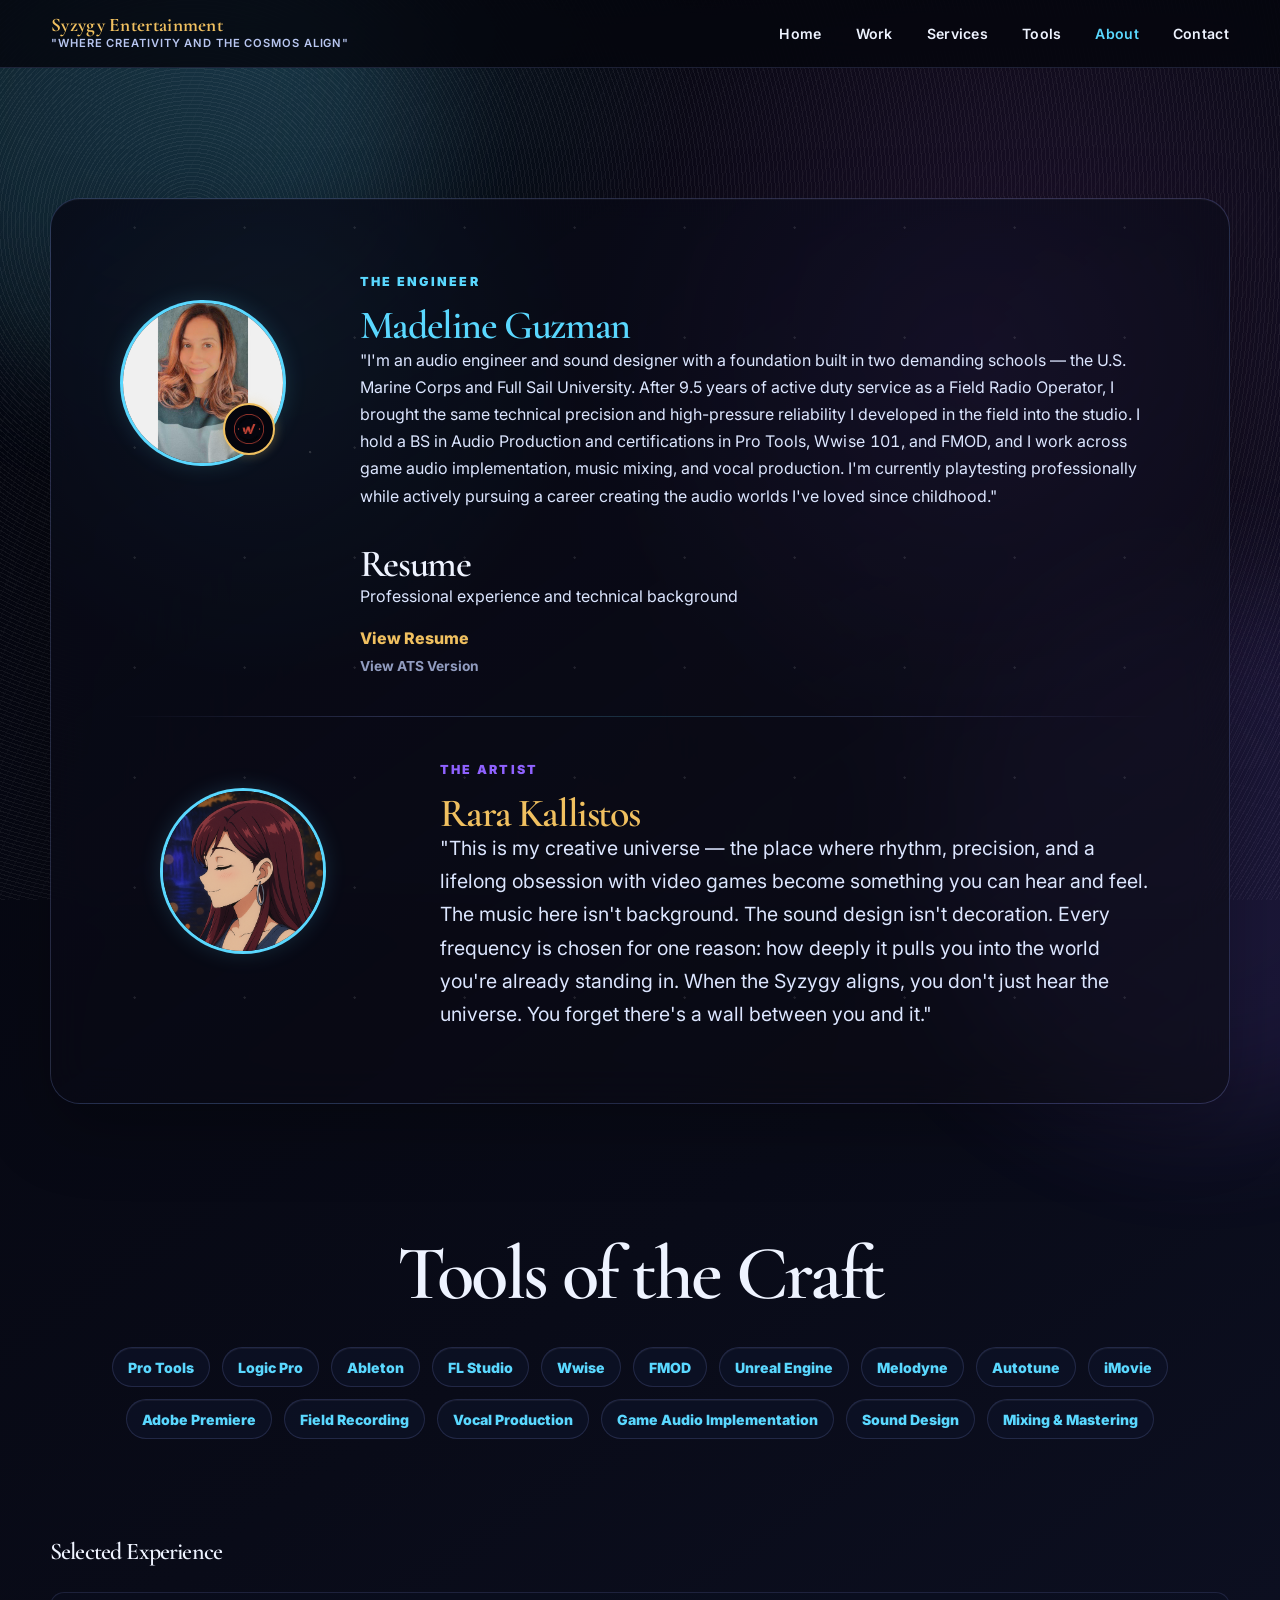
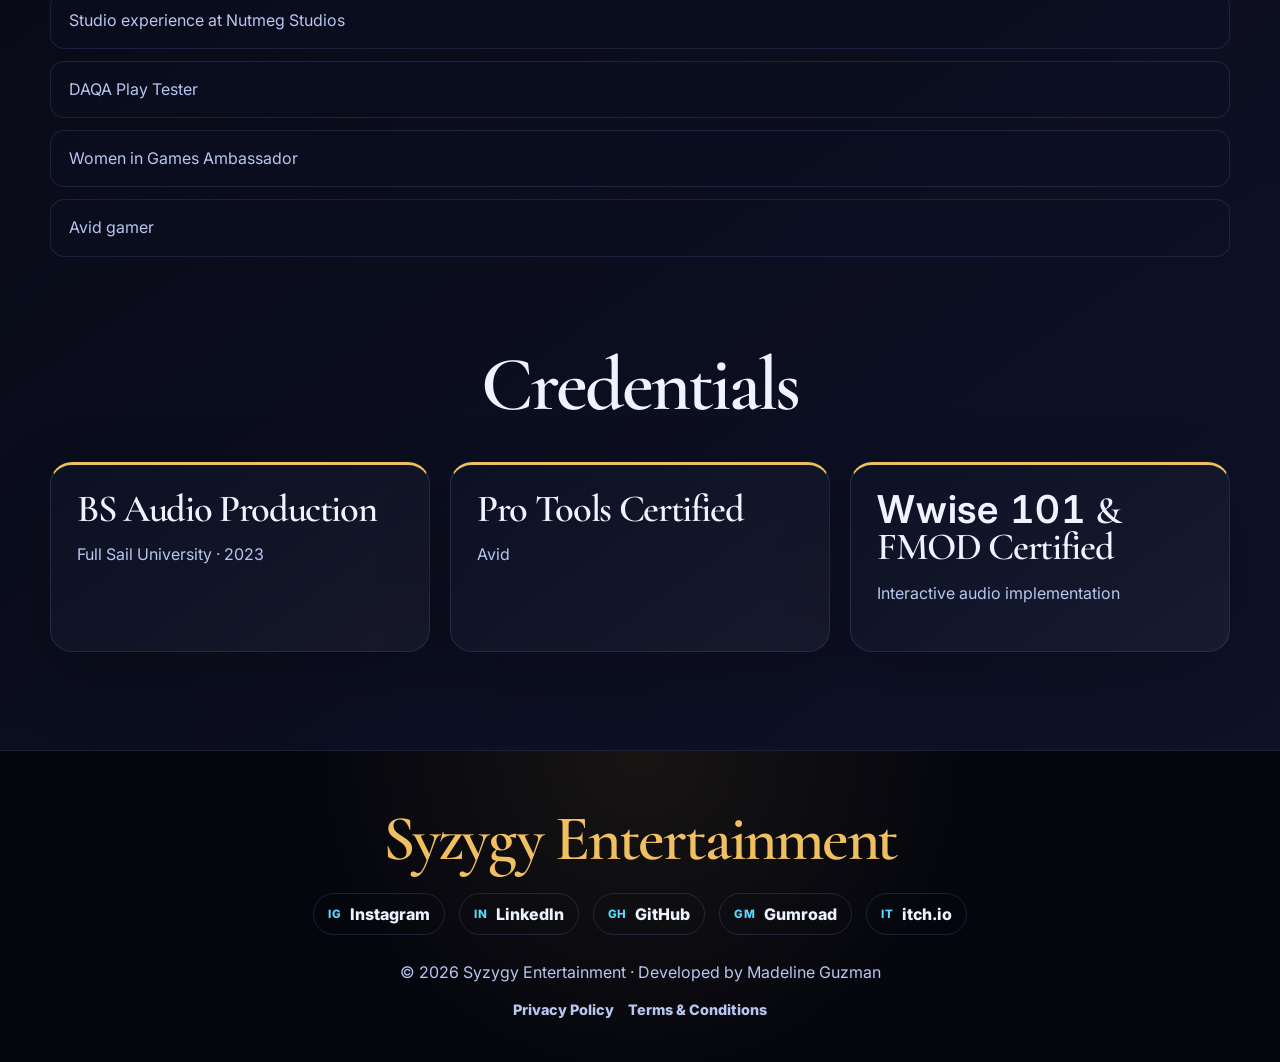
==== commit 61bf0fc8: "Moved WIG badge WIG badge moved to profile pic" ====
--- a/about.html
+++ b/about.html
@@ -8,6 +8,11 @@
   <link rel="preconnect" href="https://fonts.googleapis.com">
   <link rel="preconnect" href="https://fonts.gstatic.com" crossorigin>
   <link href="https://fonts.googleapis.com/css2?family=Cormorant+Garamond:wght@500;600;700&family=Inter:wght@400;500;600;700&display=swap" rel="stylesheet">
+  <link rel="icon" type="image/svg+xml" href="favicon.svg?v=2">
+  <link rel="icon" type="image/png" sizes="32x32" href="favicon-32x32.png?v=2">
+  <link rel="icon" type="image/png" sizes="16x16" href="favicon-16x16.png?v=2">
+  <link rel="shortcut icon" href="favicon.ico?v=2">
+  <link rel="apple-touch-icon" sizes="180x180" href="apple-touch-icon.png?v=2">
   <link rel="stylesheet" href="css/style.css">
 </head>
 <body>
@@ -35,9 +40,14 @@
     <section class="about-identity page-shell">
       <div class="about-identity-inner reveal">
         <div class="about-engineer">
-          <figure class="about-photo-wrap">
-            <img src="assets/img/madeline.jpg" alt="Madeline Guzman" class="about-photo">
-          </figure>
+          <div class="about-photo-slot">
+            <div class="about-photo-wrap">
+              <img src="assets/img/madeline.jpg" alt="Madeline Guzman" class="about-photo">
+              <div class="wig-badge" aria-hidden="true">
+                <img src="assets/img/wig-ambassador.png" alt="" class="experience-affiliation-logo">
+              </div>
+            </div>
+          </div>
           <div class="about-engineer-copy">
             <p class="about-eyebrow">The Engineer</p>
             <h1>Madeline Guzman</h1>
@@ -105,9 +115,6 @@
           <p>Women in Games Ambassador</p>
           <p>Avid gamer</p>
         </div>
-        <div class="experience-affiliation">
-          <img src="assets/img/wig-ambassador.png" alt="Women in Games Ambassador logo" class="experience-affiliation-logo">
-        </div>
       </div>
     </section>
 
--- a/css/style.css
+++ b/css/style.css
@@ -1470,15 +1470,41 @@
   flex: 1 1 auto;
 }
 
-.about-photo-wrap,
+.about-photo-slot,
 .about-artist-photo-wrap {
   flex: 0 0 160px;
   margin-top: 2rem;
 }
 
 .about-photo-wrap {
-  display: grid;
-  place-items: center;
+  position: relative;
+  display: inline-block;
+  margin: 0 auto 2rem;
+}
+
+.wig-badge {
+  position: absolute;
+  bottom: 8px;
+  right: 8px;
+  width: 52px;
+  height: 52px;
+  border-radius: 50%;
+  border: 2px solid var(--gold);
+  background: var(--bg);
+  display: flex;
+  align-items: center;
+  justify-content: center;
+  box-shadow: 0 0 12px rgba(240,192,96,0.3);
+}
+
+.wig-badge .experience-affiliation-logo {
+  width: 30px;
+  height: 30px;
+  opacity: 0.92;
+}
+
+.about-photo-wrap {
+  display: inline-block;
 }
 
 .about-engineer-copy,
@@ -1717,6 +1743,8 @@
   margin: 18px auto 0;
   color: var(--muted);
   font-size: clamp(1.05rem, 2vw, 1.24rem);
+  line-height: 1.85;
+  opacity: 0.9;
 }
 
 .contact-form-section {
@@ -1907,6 +1935,56 @@
 .field [data-fs-error] {
   color: var(--pink);
   font-size: 0.82rem;
+}
+
+.timeline-tiers {
+  display: grid;
+  gap: 12px;
+  margin-top: 14px;
+}
+
+.timeline-tier {
+  display: grid;
+  gap: 5px;
+  padding: 14px 16px;
+  border: 1px solid rgba(150, 165, 255, 0.14);
+  border-radius: var(--radius-md);
+  background: rgba(255, 255, 255, 0.03);
+}
+
+.timeline-tier-label {
+  color: var(--muted);
+  font-size: 0.74rem;
+  font-weight: 800;
+  letter-spacing: 0.12em;
+  opacity: 0.72;
+  text-transform: uppercase;
+}
+
+.timeline-tier-value {
+  font-size: 0.92rem;
+  font-weight: 800;
+}
+
+.timeline-tier-value-standard {
+  color: var(--cyan);
+}
+
+.timeline-tier-value-priority {
+  color: var(--gold);
+}
+
+.timeline-note {
+  color: var(--muted);
+  font-size: 0.84rem;
+  line-height: 1.65;
+  text-align: center;
+  opacity: 0.88;
+}
+
+.timeline-note span {
+  display: block;
+  margin-top: 0.2rem;
 }
 
 .submit-btn {
